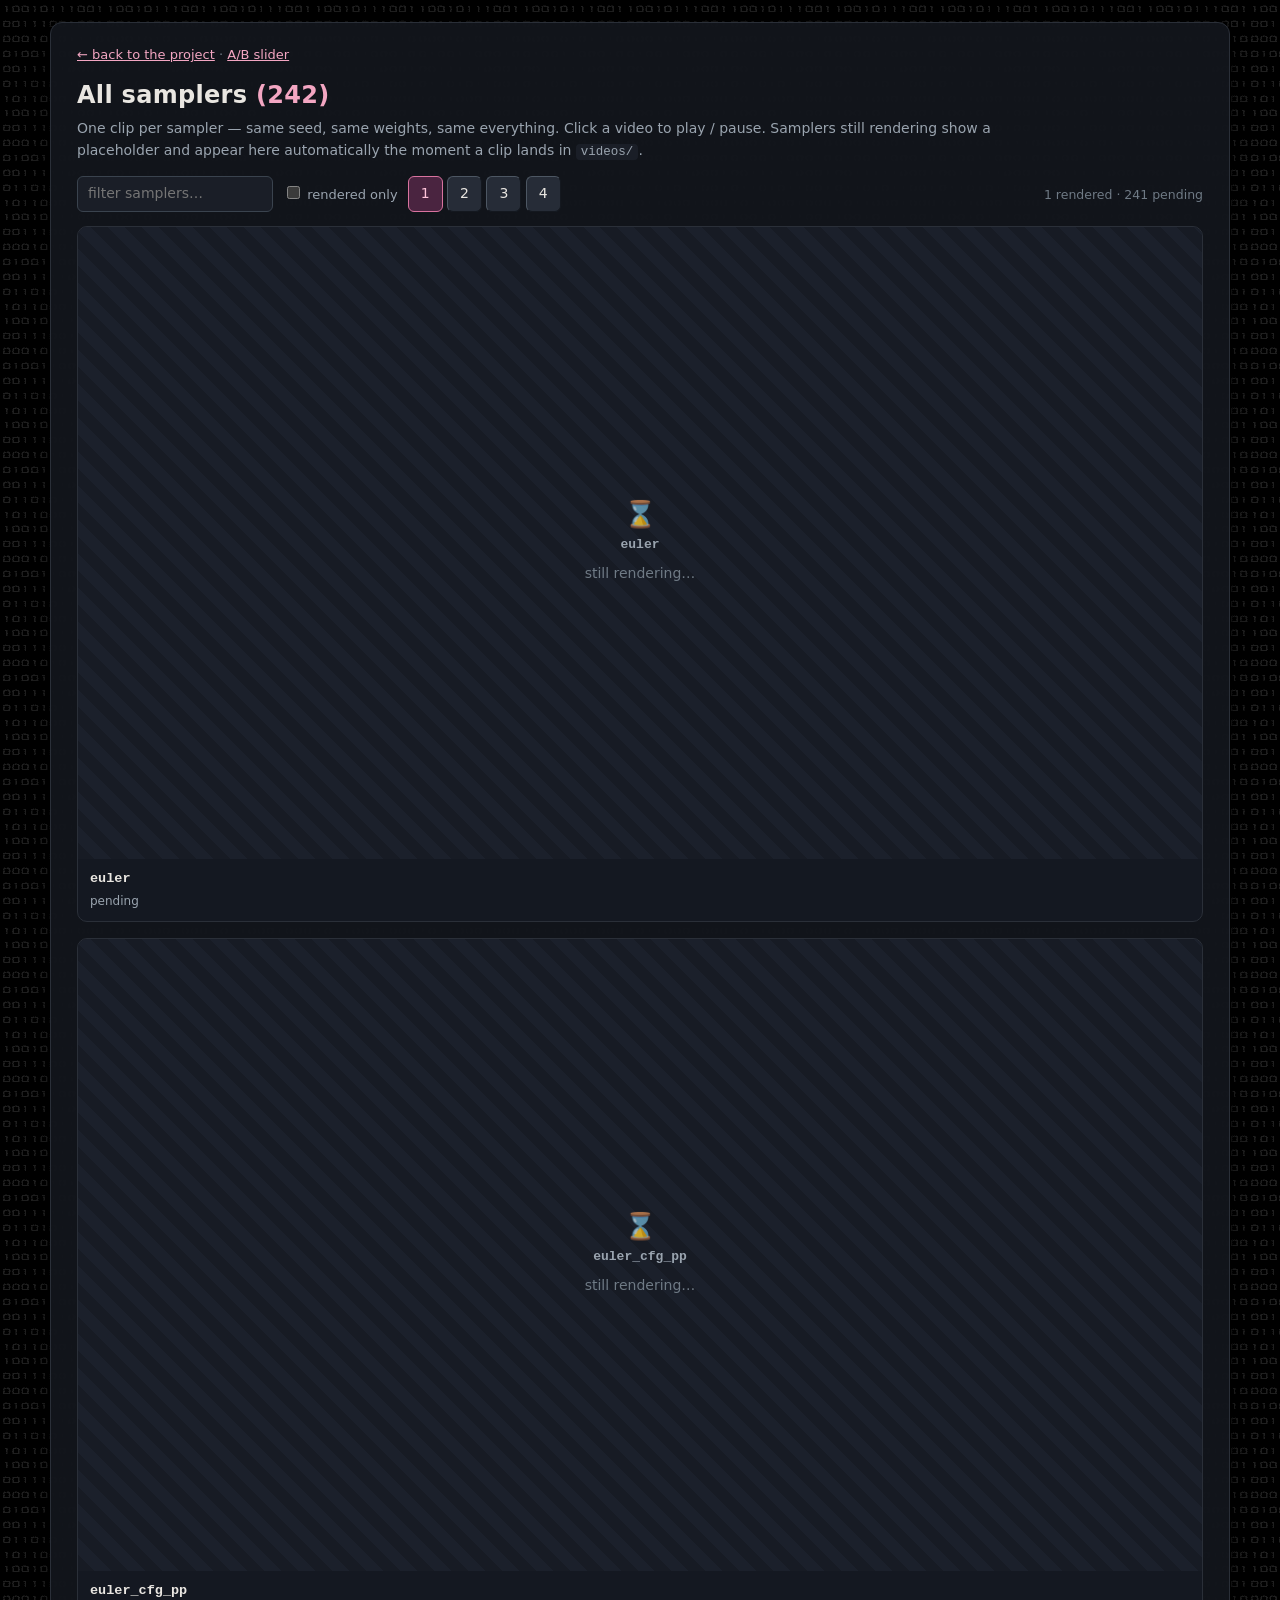
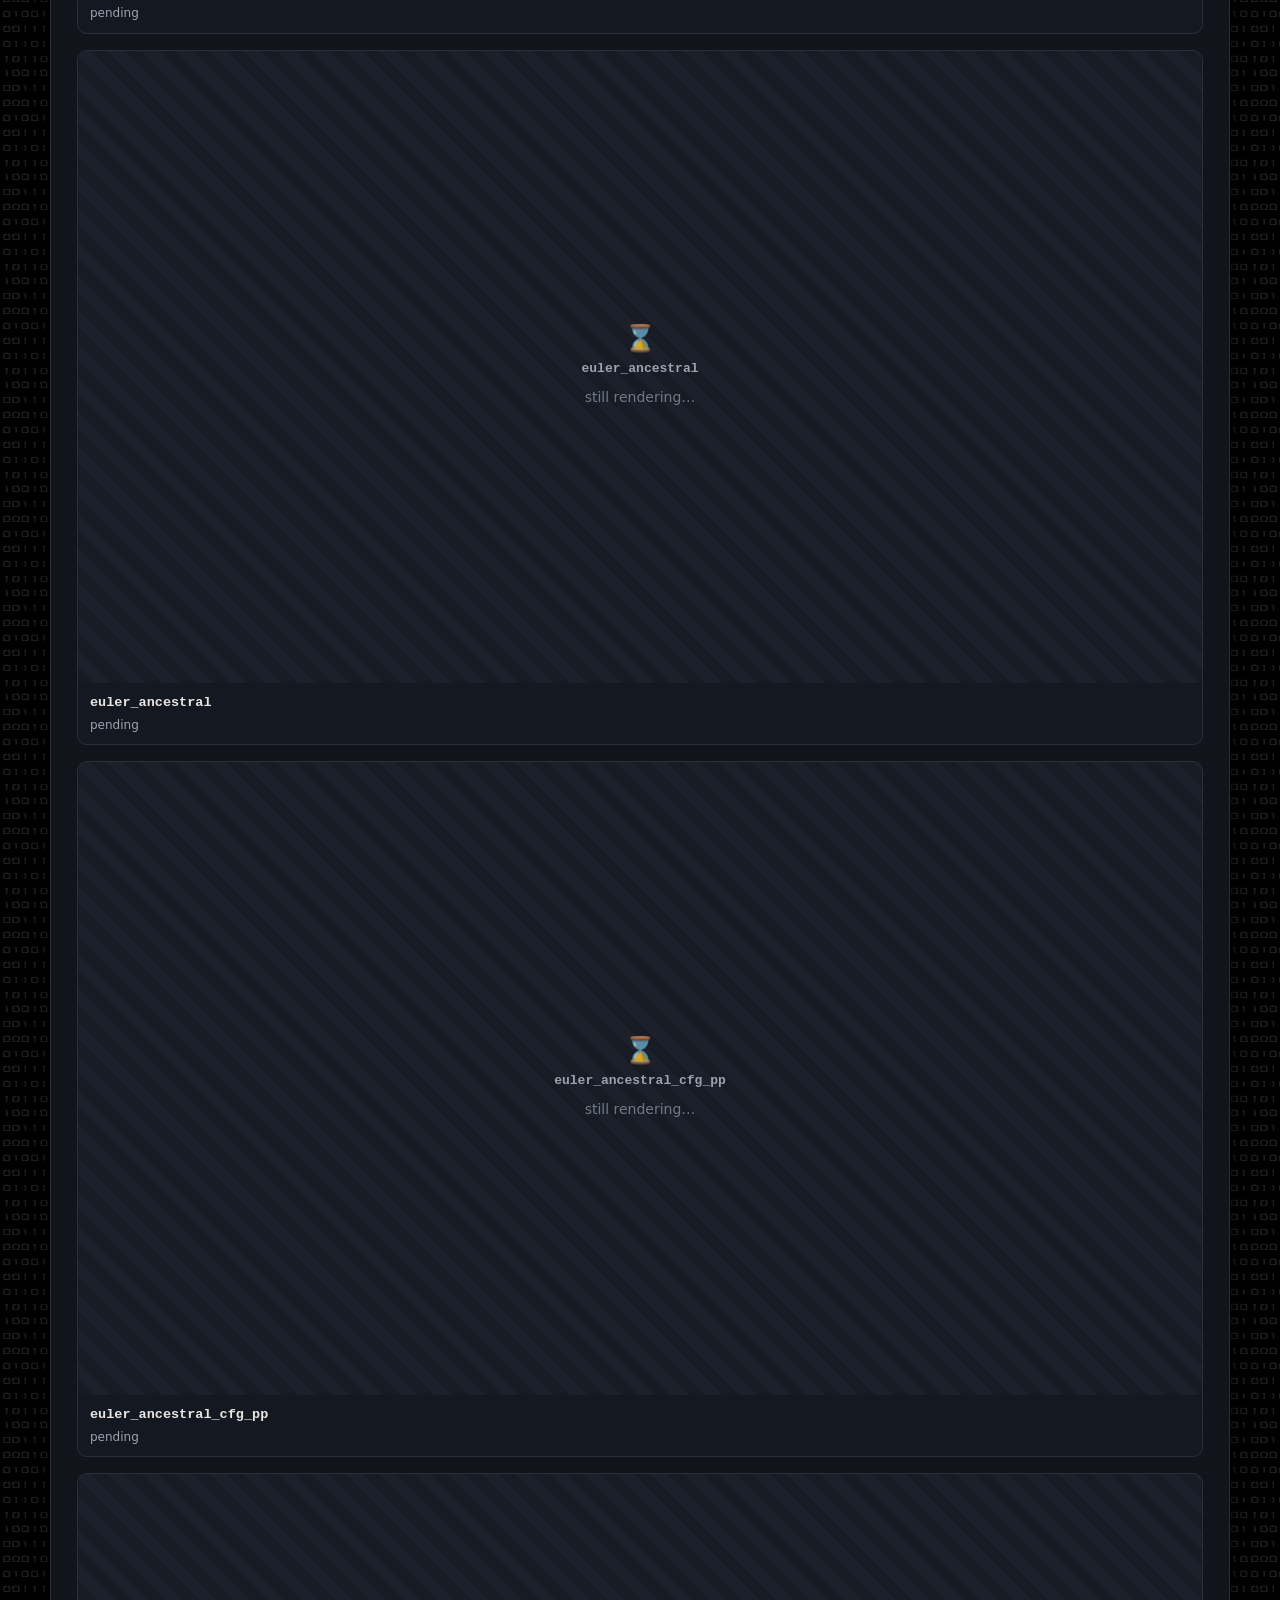
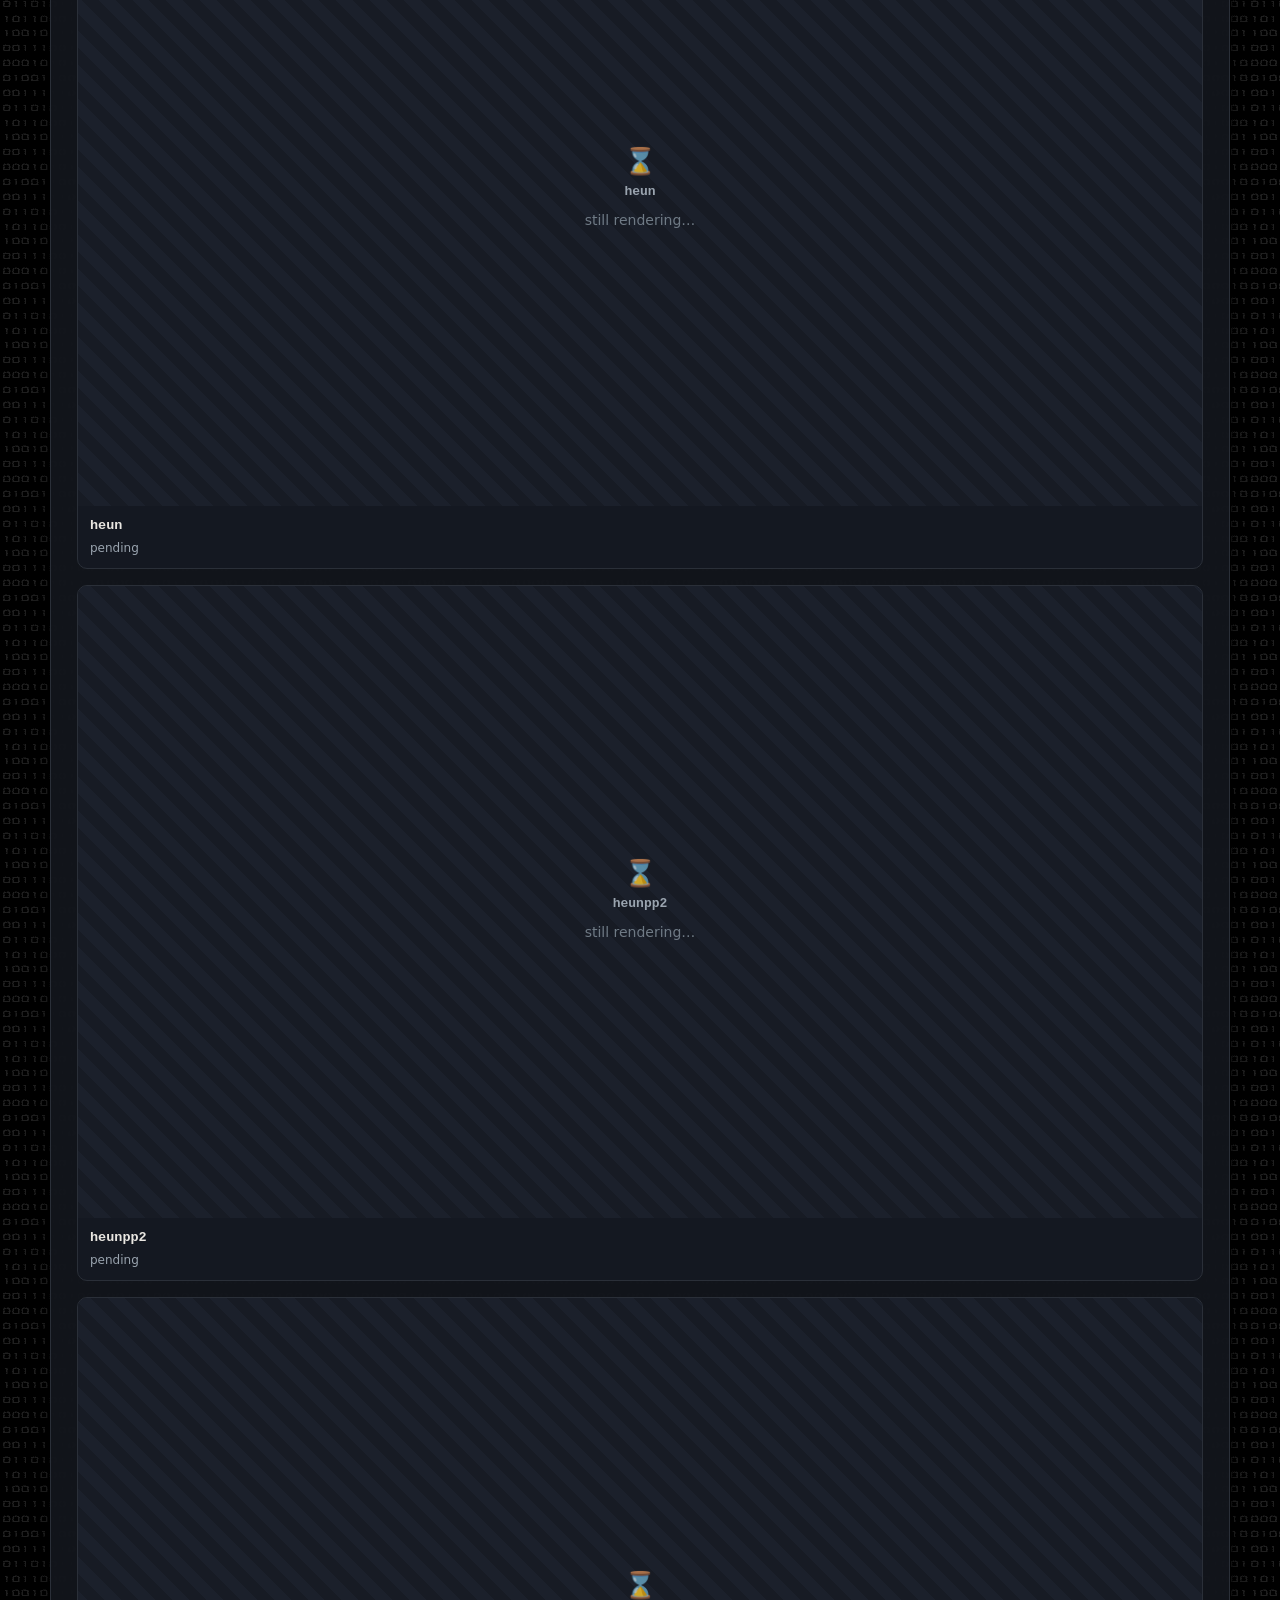
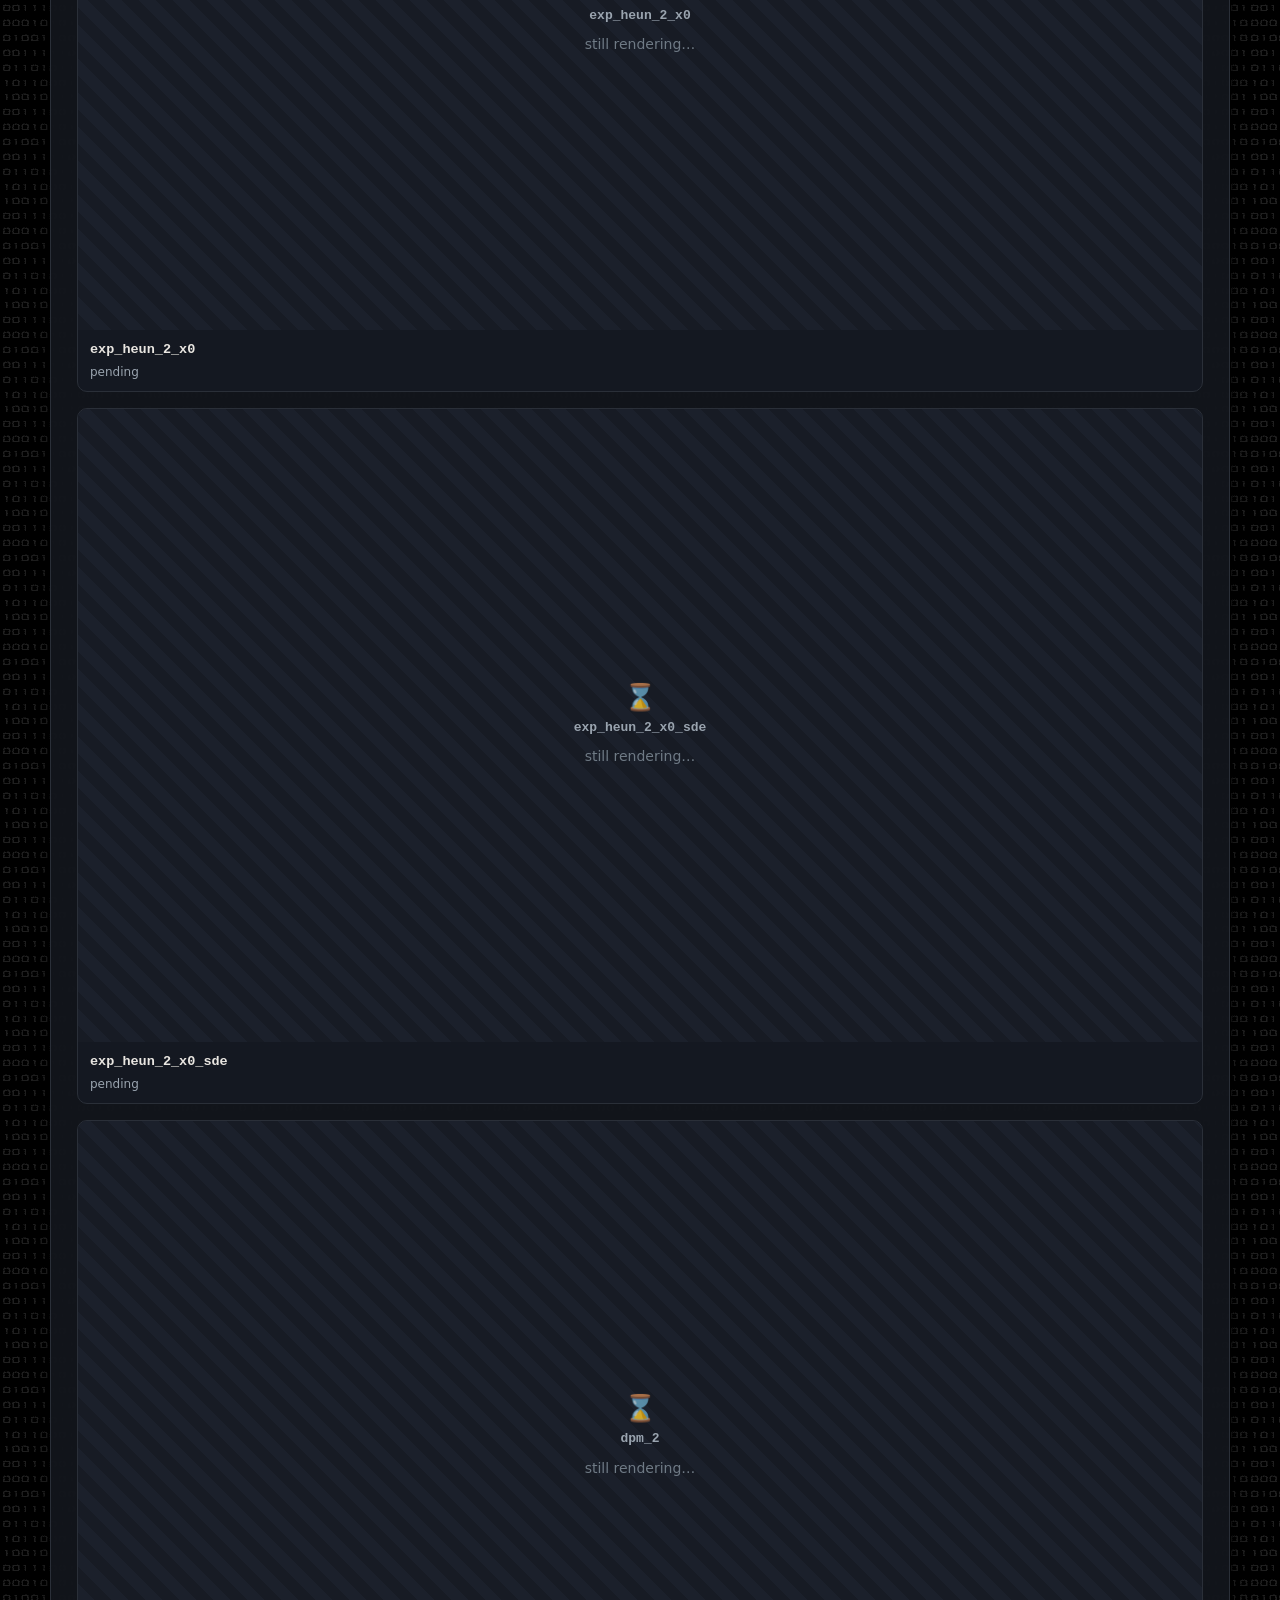
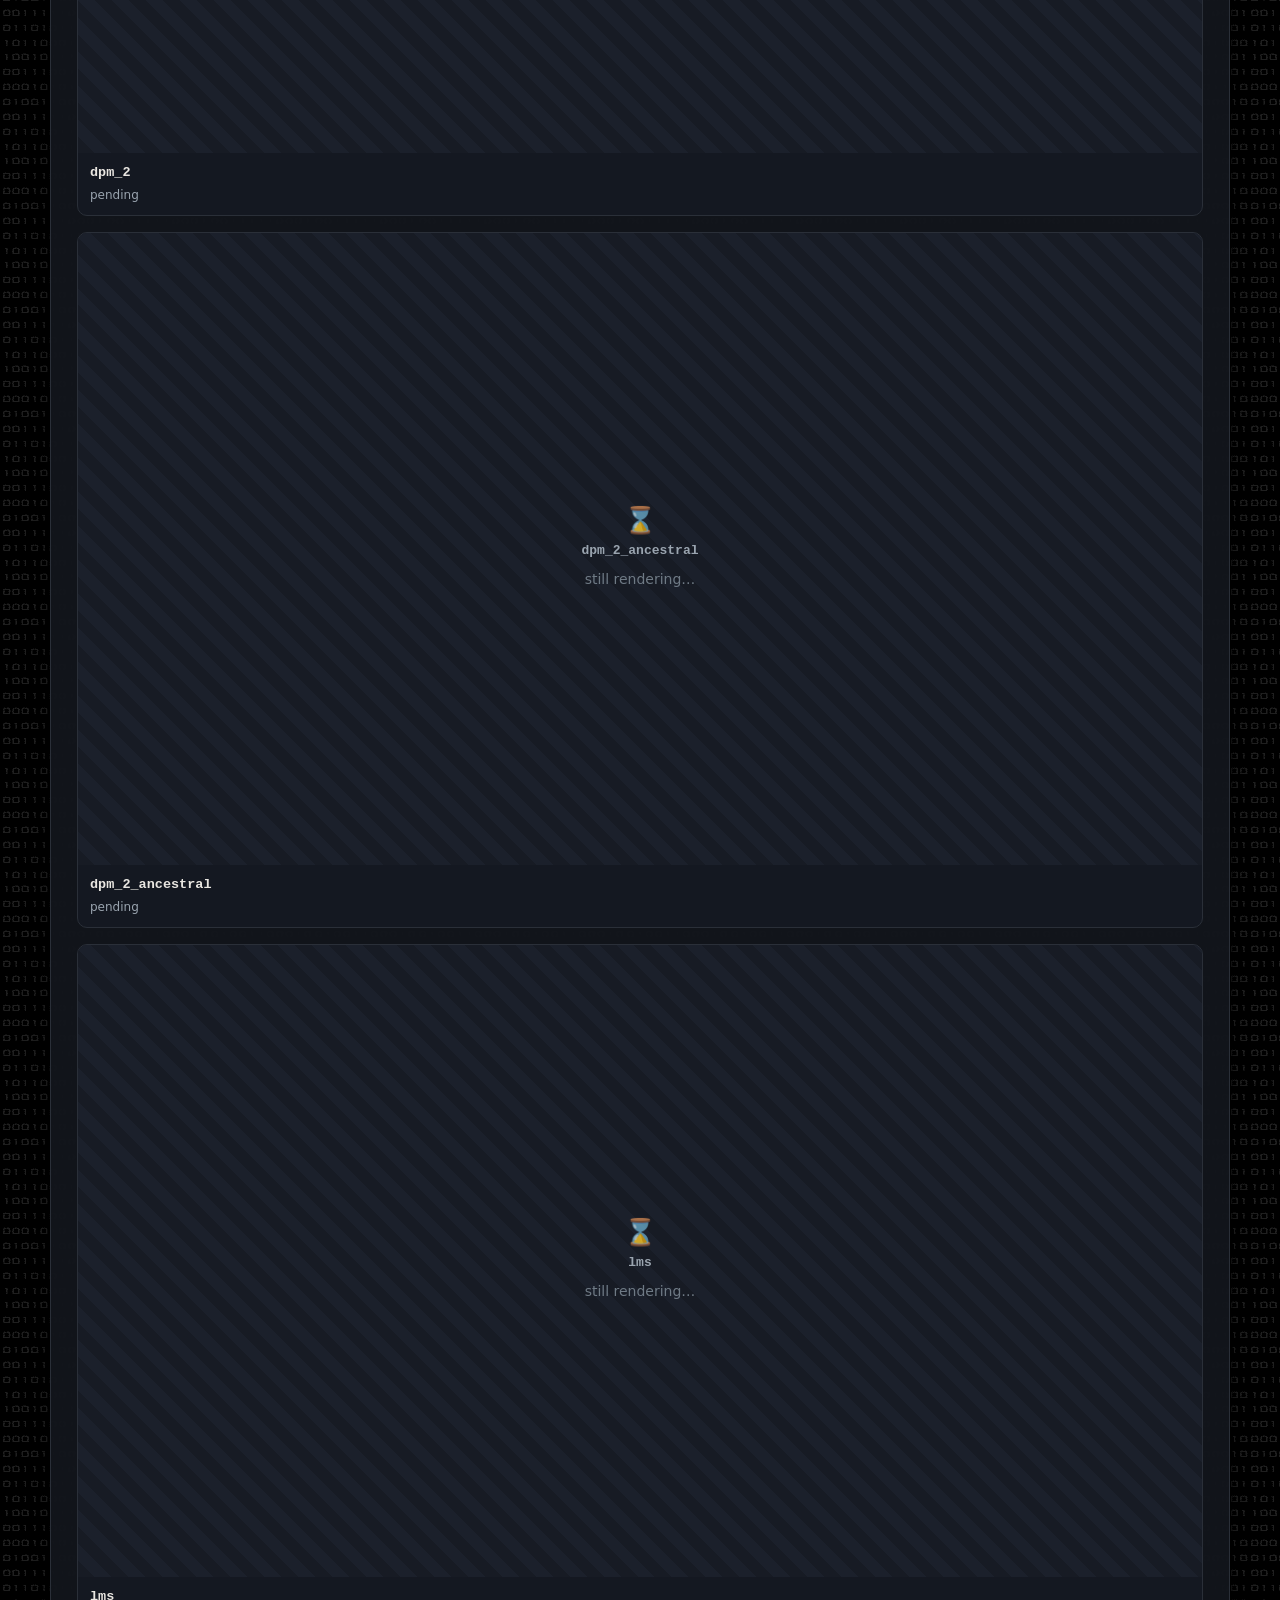
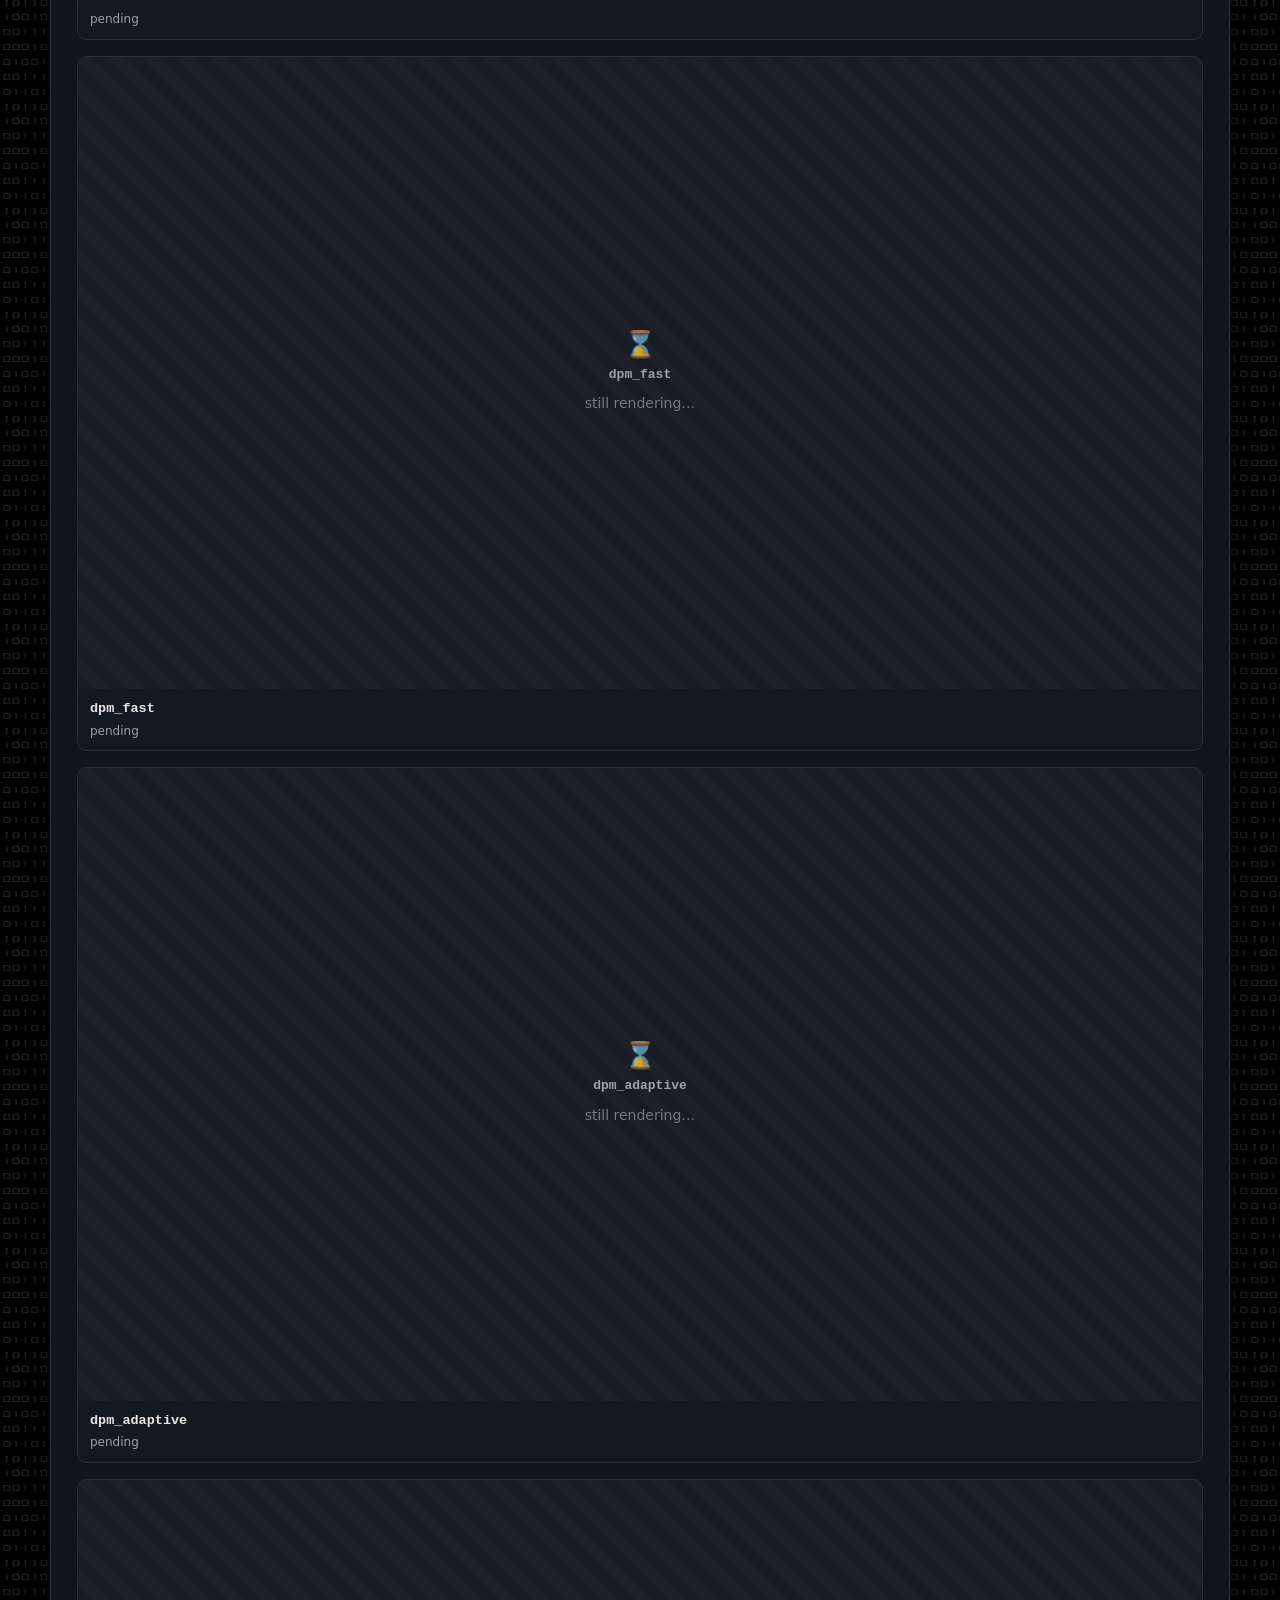
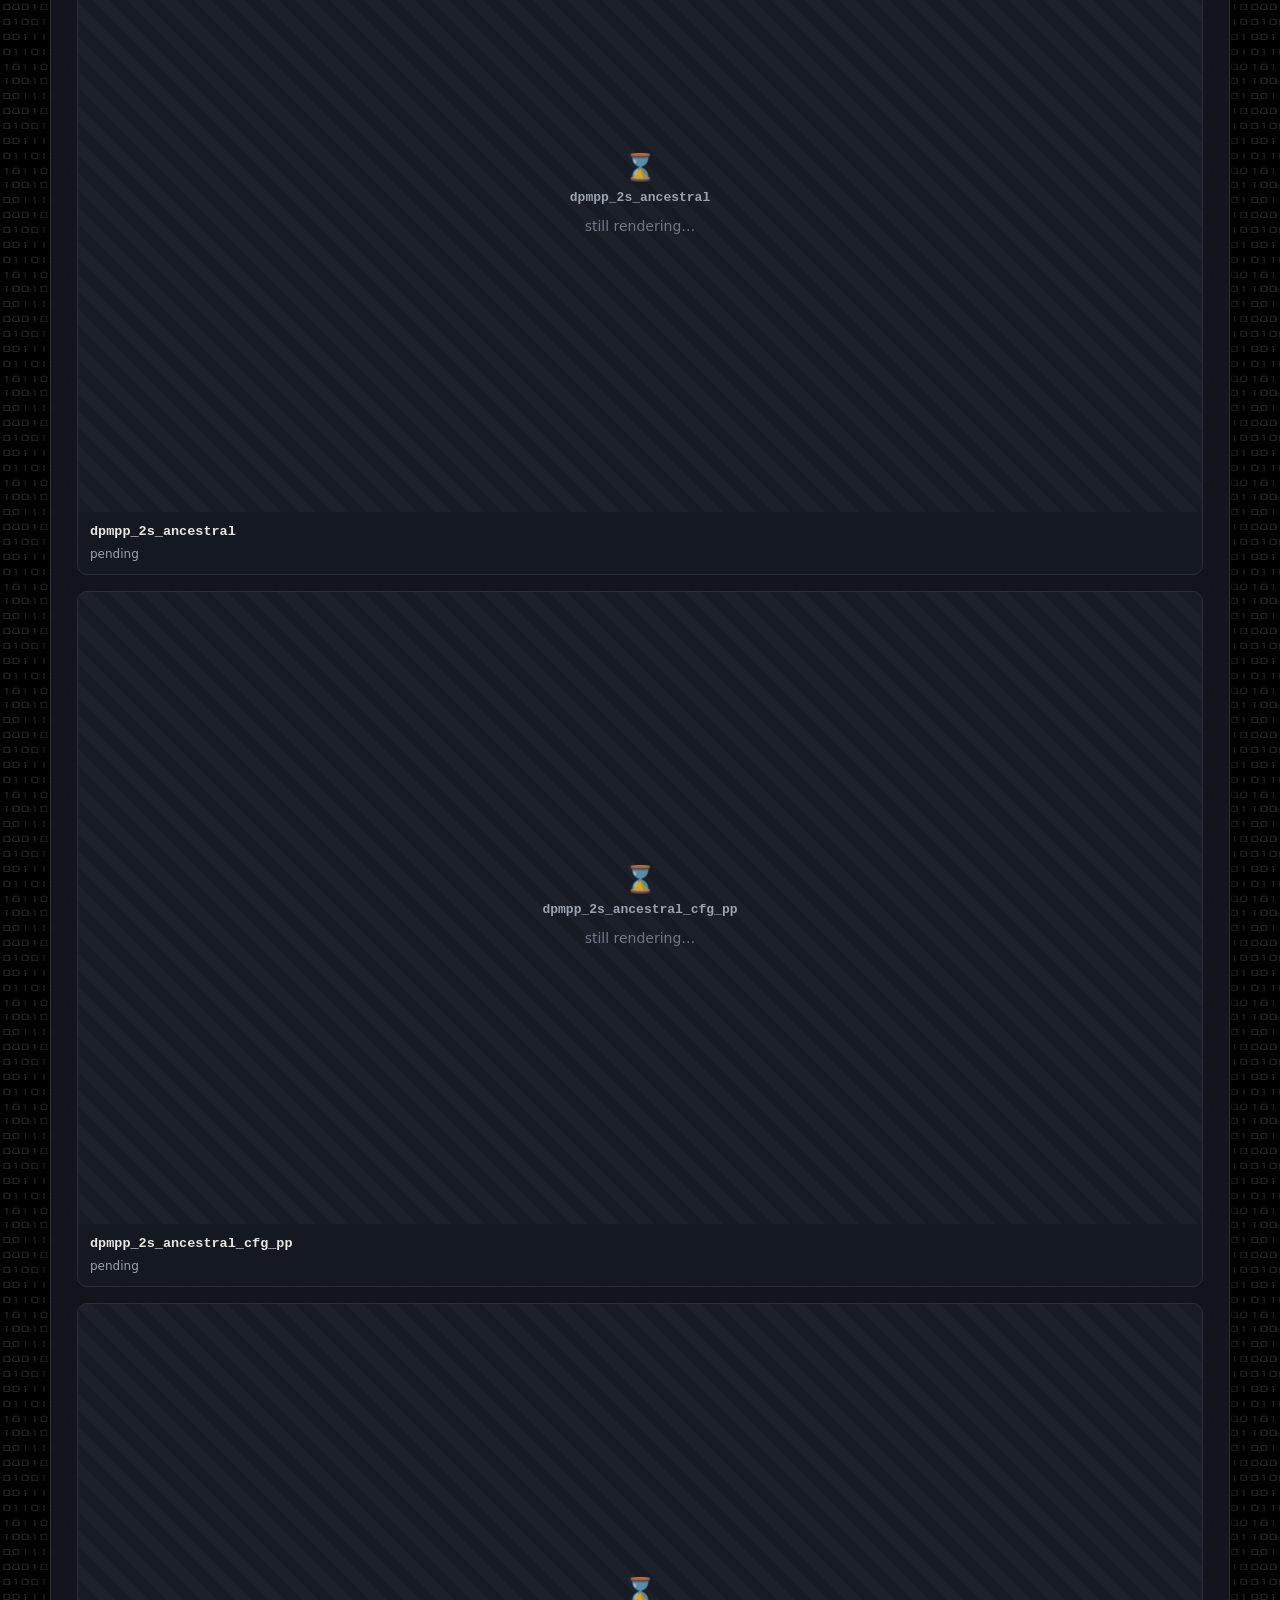
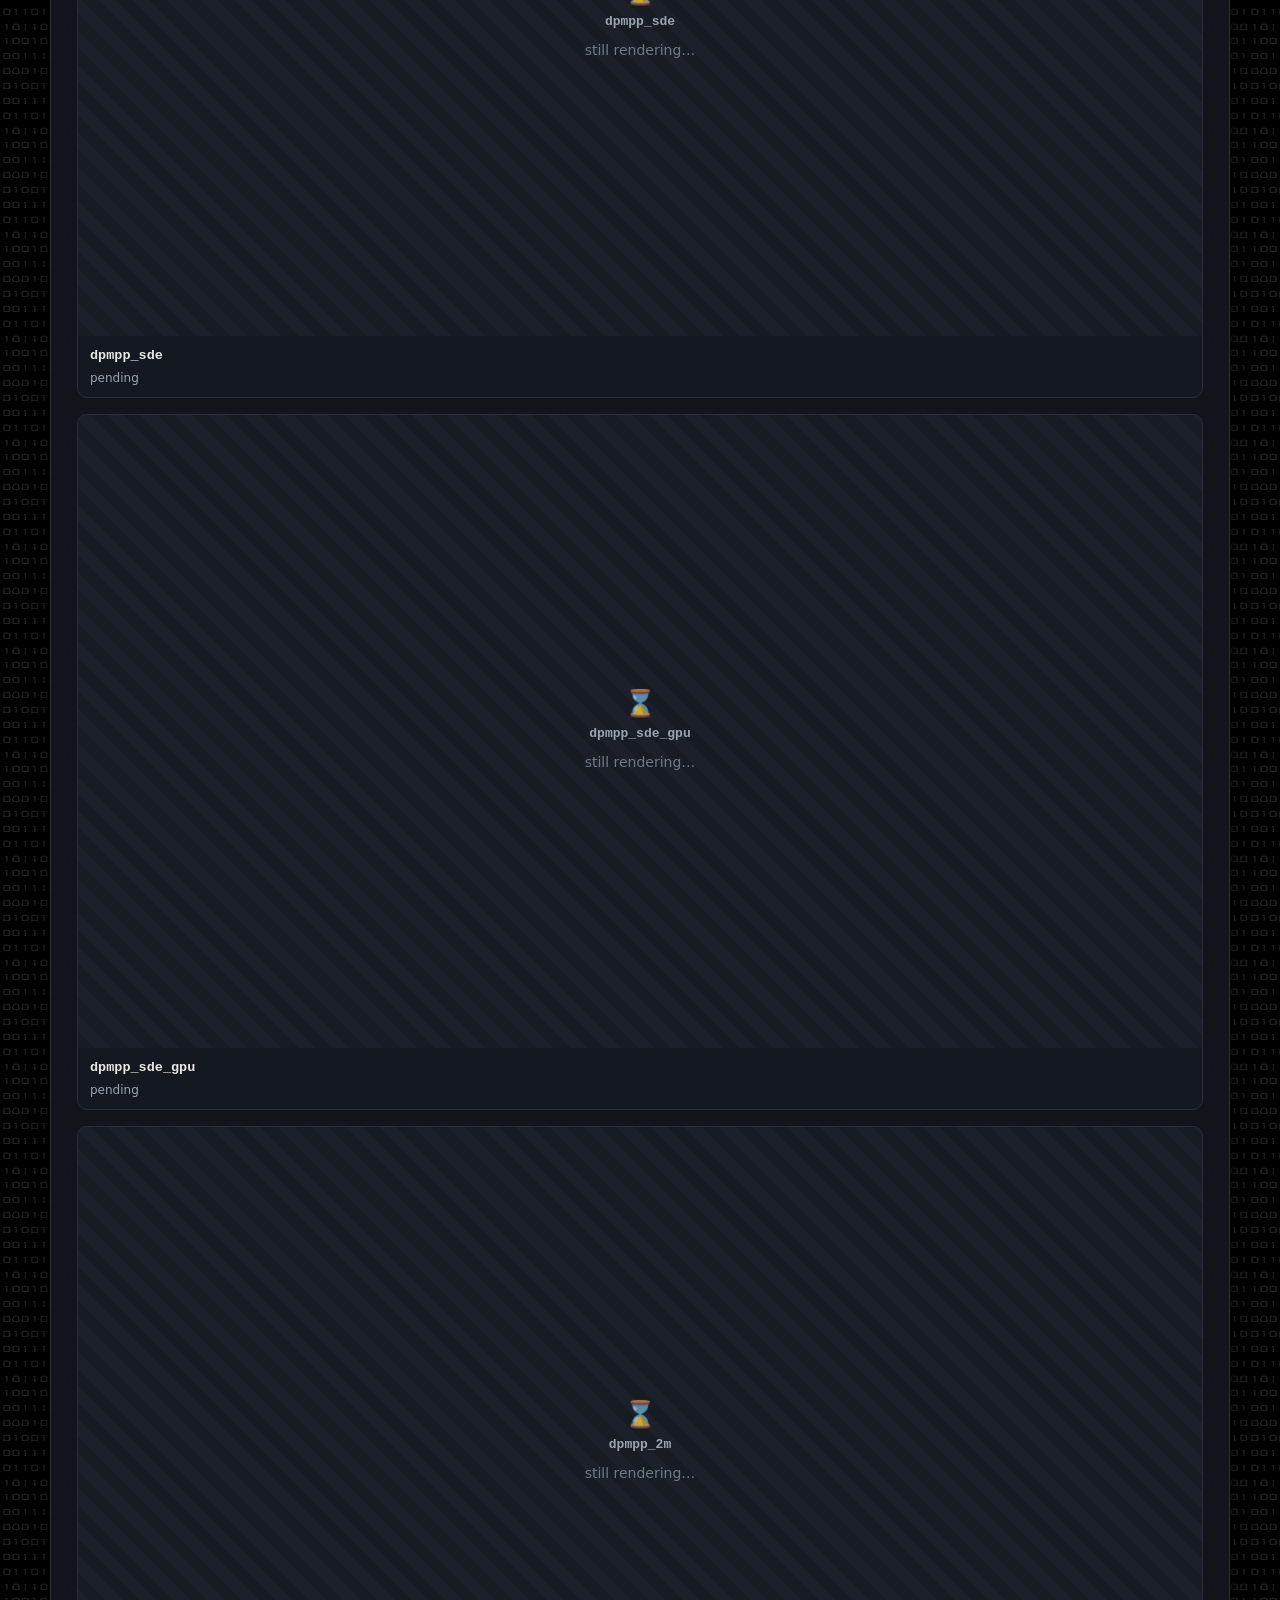
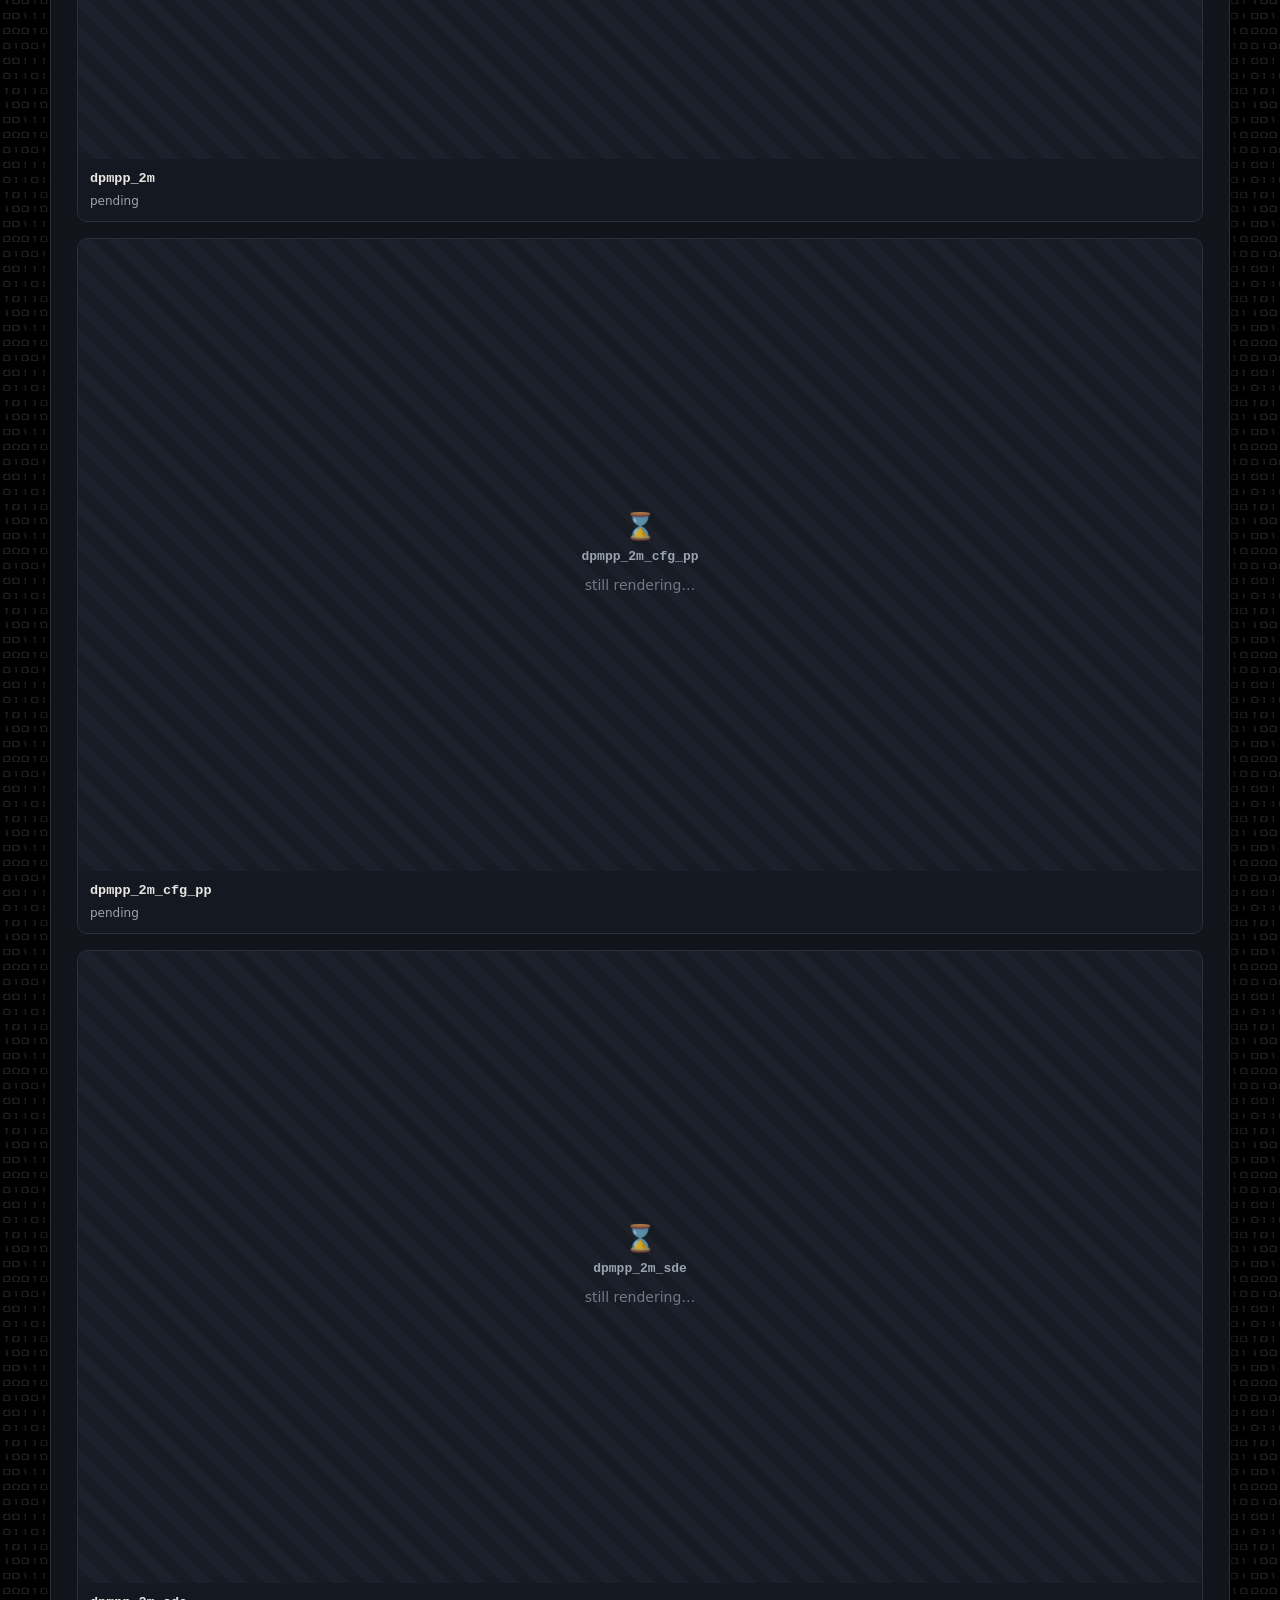
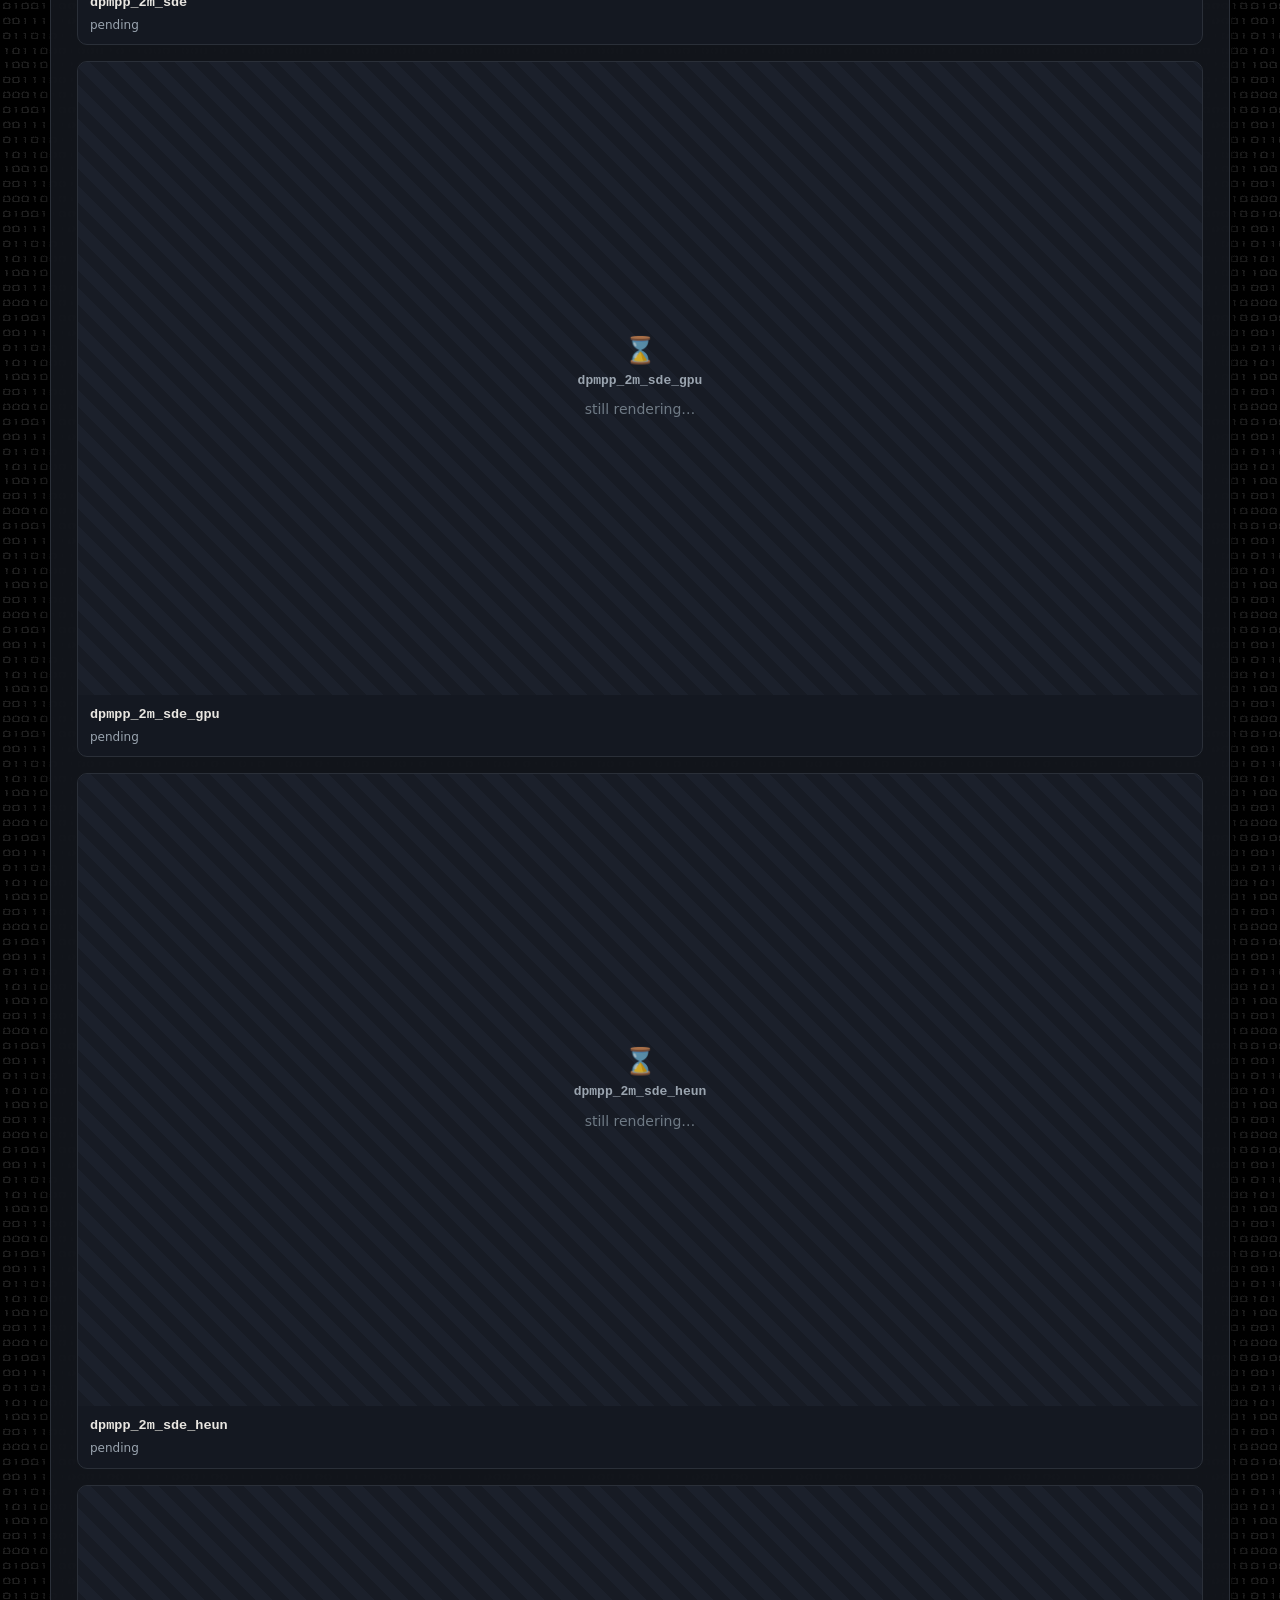
==== samplers.html @ 6c4d1b76 "Scaffold: MiniMax H3 sampler comparison site Static GitHub Pages site (neocities-flavoured dark them" ====
<!doctype html>
<html lang="en"><head><meta charset="utf-8">
<title>All samplers — MiniMax H3 sampler comparison</title>
<meta name="viewport" content="width=device-width, initial-scale=1">
<link rel="stylesheet" href="https://cdn.cursors-4u.net/cursors/animated/cute-ears-doll-girl-9aaba74d-32.css">
<link rel="stylesheet" href="style.css">
<style>
  /* card size is user-controlled; default to big single-column so clips are actually visible */
  .grid { grid-template-columns: repeat(var(--cols, 1), minmax(0, 1fr)); }
  .grid video, .grid .thumb, .grid .pending { aspect-ratio: 16/9; width: 100%; }
  .sizes button { min-width: 34px; }
</style>
</head><body>
<div class="wrap">
<nav class="crumbs"><a href="index.html">&larr; back to the project</a> &middot; <a href="ab.html">A/B slider</a></nav>
<h1>All samplers <span class="hl" id="total"></span></h1>
<p class="sub">One clip per sampler &mdash; same seed, same weights, same everything. Click a video to play / pause. Samplers still rendering show a placeholder and appear here automatically the moment a clip lands in <code>videos/</code>.</p>

<div class="toolbar">
  <input type="search" id="q" placeholder="filter samplers&hellip;" autocomplete="off">
  <label style="color:var(--muted);font-size:13px"><input type="checkbox" id="onlyRendered"> rendered only</label>
  <span class="sizes">
    <button data-cols="1" title="one big column">1</button>
    <button data-cols="2" title="two columns">2</button>
    <button data-cols="3" title="three columns">3</button>
    <button data-cols="4" title="four columns">4</button>
  </span>
  <span class="spacer"></span>
  <span class="count" id="count"></span>
</div>

<div class="grid" id="grid"></div>

<div class="pager" id="pager"></div>

<footer>MiniMax&nbsp;H3 sampler sweep by <a href="https://github.com/Luisacaotica">LuisaCaotica</a> &middot; <a href="https://ko-fi.com/luisacaotica">ko-fi</a></footer>
</div>

<script src="data.js"></script>
<script>
const $ = id => document.getElementById(id);
const PER = 24;
const scene = SCENES[0];
let q = '', only = false, page = 1;

$('total').textContent = '(' + SAMPLERS.length + ')';
$('count').textContent = RENDERED.length + ' rendered \u00b7 ' + (SAMPLERS.length - RENDERED.length) + ' pending';

function visible() {
  return SAMPLERS
    .filter(s => !q || s.includes(q.toLowerCase()))
    .filter(s => !only || RENDERED.includes(s));
}

function card(s) {
  const done = RENDERED.includes(s);
  if (done) {
    return '<div class="card done"><video src="videos/' + scene.id + '--' + s + '.mp4" ' +
      'poster="posters/' + scene.id + '--' + s + '.jpg" preload="metadata" muted loop playsinline></video>' +
      '<div class="meta"><b>' + s + '</b><div class="note">rendered</div></div></div>';
  }
  return '<div class="card"><div class="pending"><span class="clock">&#8987;</span><b>' + s + '</b>' +
    '<span>still rendering&hellip;</span></div><div class="meta"><b>' + s + '</b><div class="note">pending</div></div></div>';
}

function render() {
  const list = visible();
  const pages = Math.max(1, Math.ceil(list.length / PER));
  page = Math.min(page, pages);
  const slice = list.slice((page - 1) * PER, page * PER);
  $('grid').innerHTML = slice.map(card).join('');
  const p = $('pager');
  p.innerHTML =
    '<button class="nav" id="pg-prev" ' + (page <= 1 ? 'disabled' : '') + '><img src="gfx/navigation_back_button.gif" alt="previous page"></button>' +
    '<span class="pageinfo">page <b>' + page + '</b> / ' + pages + ' &middot; ' + list.length + ' shown</span>' +
    '<button class="nav" id="pg-next" ' + (page >= pages ? 'disabled' : '') + '><img src="gfx/navigation_next_button.gif" alt="next page"></button>';
  $('pg-prev').addEventListener('click', () => { if (page > 1) { page--; render(); } });
  $('pg-next').addEventListener('click', () => { if (page < pages) { page++; render(); } });
  // click to play / pause
  document.querySelectorAll('#grid video').forEach(v => v.addEventListener('click', () => {
    v.muted = false;
    v.paused ? v.play() : v.pause();
  }));
}

$('q').addEventListener('input', e => { q = e.target.value.trim().toLowerCase(); page = 1; render(); });
$('onlyRendered').addEventListener('change', e => { only = e.target.checked; page = 1; render(); });

// card size: default 1-up (biggest), remember choice
let cols = +(localStorage.getItem('sg-cols') || 1);
function setCols(n) {
  cols = n;
  localStorage.setItem('sg-cols', n);
  document.querySelector('.grid').style.setProperty('--cols', n);
  document.querySelectorAll('.sizes button').forEach(b => b.classList.toggle('on', +b.dataset.cols === n));
}
document.querySelectorAll('.sizes button').forEach(b => b.addEventListener('click', () => setCols(+b.dataset.cols)));
setCols(cols);

render();
</script>
</body></html>
---- style.css ----
/* MiniMax H3 — sampler evaluation
   Neocities-flavoured dark theme: tiled animated background,
   gif page dividers, pastel pink accents, beveled classic buttons. */

:root {
  color-scheme: dark;
  --bg: #0d0f13;
  --panel: rgba(19, 22, 29, 0.92);
  --panel-solid: #13161d;
  --border: #2a2f38;
  --text: #e9e6e1;
  --muted: #9aa4af;
  --faint: #6f7a85;
  --pink: #f3a6c2;
  --pink-hi: #ffc4da;
  --link: #f3a6c2;
  --accent: #d9739f;
}

* { box-sizing: border-box; }

html, body { margin: 0; padding: 0; }

body {
  background: #0d0f13 url('gfx/tiled_background.gif');
  color: var(--text);
  font: 14px/1.55 system-ui, -apple-system, "Segoe UI", sans-serif;
  padding: 22px 14px 40px;
  min-height: 100vh;
}

a { color: var(--link); }
a:hover { color: var(--pink-hi); }
code { background: #1a1e27; padding: 1px 5px; border-radius: 4px; font-size: 12.5px; }

.wrap {
  max-width: 1180px;
  margin: 0 auto;
  background: var(--panel);
  border: 1px solid var(--border);
  border-radius: 12px;
  padding: 22px 26px 26px;
  box-shadow: 0 0 0 3px rgba(0,0,0,.35), 0 12px 40px rgba(0,0,0,.5);
  backdrop-filter: blur(1px);
}

header.site { display: flex; align-items: baseline; justify-content: space-between;
               gap: 12px; flex-wrap: wrap; }
h1 { font-size: 24px; margin: 0 0 4px; letter-spacing: .3px; }
h1 .hl { color: var(--pink); }
h2 { font-size: 17px; margin: 22px 0 8px; }
h3 { font-size: 14.5px; margin: 18px 0 6px; }

p.sub { color: var(--muted); margin: 0 0 14px; max-width: 980px; }
p.small { color: var(--faint); font-size: 12.5px; }

.wip {
  display: inline-block; font-size: 11px; letter-spacing: 1.2px; font-weight: 700;
  color: #000; background: repeating-linear-gradient(45deg, #ffd24d, #ffd24d 8px, #000 8px, #000 16px);
  padding: 3px 10px; border-radius: 4px; border: 1px solid #b8860b;
}

.divider {
  height: 11px; margin: 18px 0; border: none;
  background: url('gfx/page_divider.gif') no-repeat center; background-size: auto 11px;
}

nav.crumbs { margin-bottom: 12px; color: var(--faint); font-size: 13px; }

/* classic beveled buttons */
button, .btn {
  background: #262c37; color: var(--text); border: 1px solid #3a434e;
  border-top-color: #4d5763; border-left-color: #4d5763;
  border-bottom-color: #14181f; border-right-color: #14181f;
  border-radius: 6px; padding: 6px 12px; font: inherit; cursor: pointer;
}
button:hover { background: #313a47; }
button.on { background: #4a2440; border-color: var(--accent); color: var(--pink-hi); }
button:disabled { opacity: .45; cursor: default; }
.controls button, .controls select, .controls input[type=text] { margin-right: 8px; }
select, input[type=text], input[type=search] {
  background: #1a1e27; color: var(--text); border: 1px solid #3a434e; border-radius: 6px;
  padding: 6px 10px; font: inherit;
}

/* scene / sampler grids */
.grid {
  display: grid; grid-template-columns: repeat(auto-fill, minmax(360px, 1fr));
  gap: 16px; margin-top: 14px;
}
.card {
  background: #141821; border: 1px solid var(--border); border-radius: 10px; overflow: hidden;
  display: flex; flex-direction: column;
}
.card.done { border-color: #4a3b45; }
.card video, .card .thumb {
  width: 100%; display: block; background: #000; aspect-ratio: 16/9;
}
.card .meta { padding: 8px 12px 10px; }
.card .meta b { font-size: 13.5px; font-family: ui-monospace, monospace; word-break: break-all; }
.card .meta .note { color: var(--muted); font-size: 12px; margin-top: 2px; }

.pending {
  display: flex; flex-direction: column; align-items: center; justify-content: center;
  gap: 8px; aspect-ratio: 16/9; background:
    repeating-linear-gradient(45deg, #171b24 0 12px, #1b202b 12px 24px);
  color: var(--faint); text-align: center; padding: 14px;
}
.pending .clock { font-size: 26px; line-height: 1; opacity: .8; }
.pending b { font-family: ui-monospace, monospace; font-size: 13px; color: var(--muted); }

.toolbar { display: flex; align-items: center; gap: 10px; flex-wrap: wrap; margin: 14px 0 4px; }
.toolbar .spacer { flex: 1; }
.count { color: var(--faint); font-size: 12.5px; }

/* pagination with neocities nav gifs */
.pager { display: flex; align-items: center; justify-content: center; gap: 12px;
         margin: 20px 0 4px; flex-wrap: wrap; }
.pager button.nav {
  background: none; border: none; padding: 2px; border-radius: 4px;
}
.pager button.nav:hover { background: #262c37; }
.pager button.nav:disabled { opacity: .35; cursor: default; background: none; }
.pager .pageinfo { color: var(--muted); font-size: 13px; }
.pager .pageinfo b { color: var(--pink); }
.pager .jump input { width: 60px; }

/* tables */
table { border-collapse: collapse; margin: 10px 0 18px; font-size: 13px; width: 100%; }
th, td { border: 1px solid var(--border); padding: 4px 10px; text-align: right; }
th:first-child, td:first-child { text-align: left; }
th { background: #1a1e27; color: #b7c1cc; }
td.mono, th.mono { font-family: ui-monospace, monospace; font-size: 12px; }

details { color: var(--muted); margin: 6px 0 14px; }
details pre { white-space: pre-wrap; font: 12px/1.5 ui-monospace, monospace;
              background: #101318; padding: 10px 12px; border-radius: 8px; max-width: 1000px; }

/* A/B stage */
.stage { position: relative; max-width: 960px; margin: 4px 0 10px;
         border: 1px solid var(--border); border-radius: 10px; overflow: hidden; background: #000;
         cursor: ew-resize; touch-action: none; user-select: none; }
.stage video { position: absolute; inset: 0; width: 100%; height: 100%; }
.stage .spacer { width: 100%; aspect-ratio: 16/9; }
#handle { position: absolute; top: 0; bottom: 0; width: 2px; background: var(--pink-hi);
          box-shadow: 0 0 8px rgba(0,0,0,.8); pointer-events: none; }
#handle::after { content: ''; position: absolute; top: 50%; left: 50%; width: 26px; height: 26px;
          transform: translate(-50%,-50%); border-radius: 50%; background: var(--pink-hi);
          box-shadow: 0 0 8px rgba(0,0,0,.8); }
.badge { position: absolute; top: 8px; padding: 3px 9px; border-radius: 6px; font-size: 12px;
         background: rgba(13,15,19,.85); border: 1px solid var(--border); }
.badge.l { left: 8px; } .badge.r { right: 8px; }
.badge.hint { top: auto; bottom: 8px; left: 50%; transform: translateX(-50%);
              color: var(--muted); pointer-events: none; }
.bar { display: flex; align-items: center; gap: 10px; max-width: 960px; margin-bottom: 8px;
       flex-wrap: wrap; }
.bar input[type=range] { flex: 1; min-width: 200px; }
.picks { display: flex; gap: 10px; align-items: center; margin-bottom: 10px; flex-wrap: wrap; }
.mono { font: 12px ui-monospace, monospace; color: var(--muted); }
.stage .norender { position: absolute; inset: 0; display: flex; align-items: center;
                   justify-content: center; text-align: center; color: var(--muted);
                   background: repeating-linear-gradient(45deg, #12151d 0 12px, #161a24 12px 24px);
                   padding: 20px; }

/* footer */
footer { color: var(--faint); margin-top: 22px; font-size: 12.5px; }
.env { color: var(--muted); margin-top: 26px; font-size: 12.5px; border-top: 1px solid var(--border);
       padding-top: 12px; }
.env .envnote { color: var(--faint); }
.thanks { display: flex; align-items: center; gap: 14px; margin-top: 18px; flex-wrap: wrap; }
.thanks img { image-rendering: pixelated; }
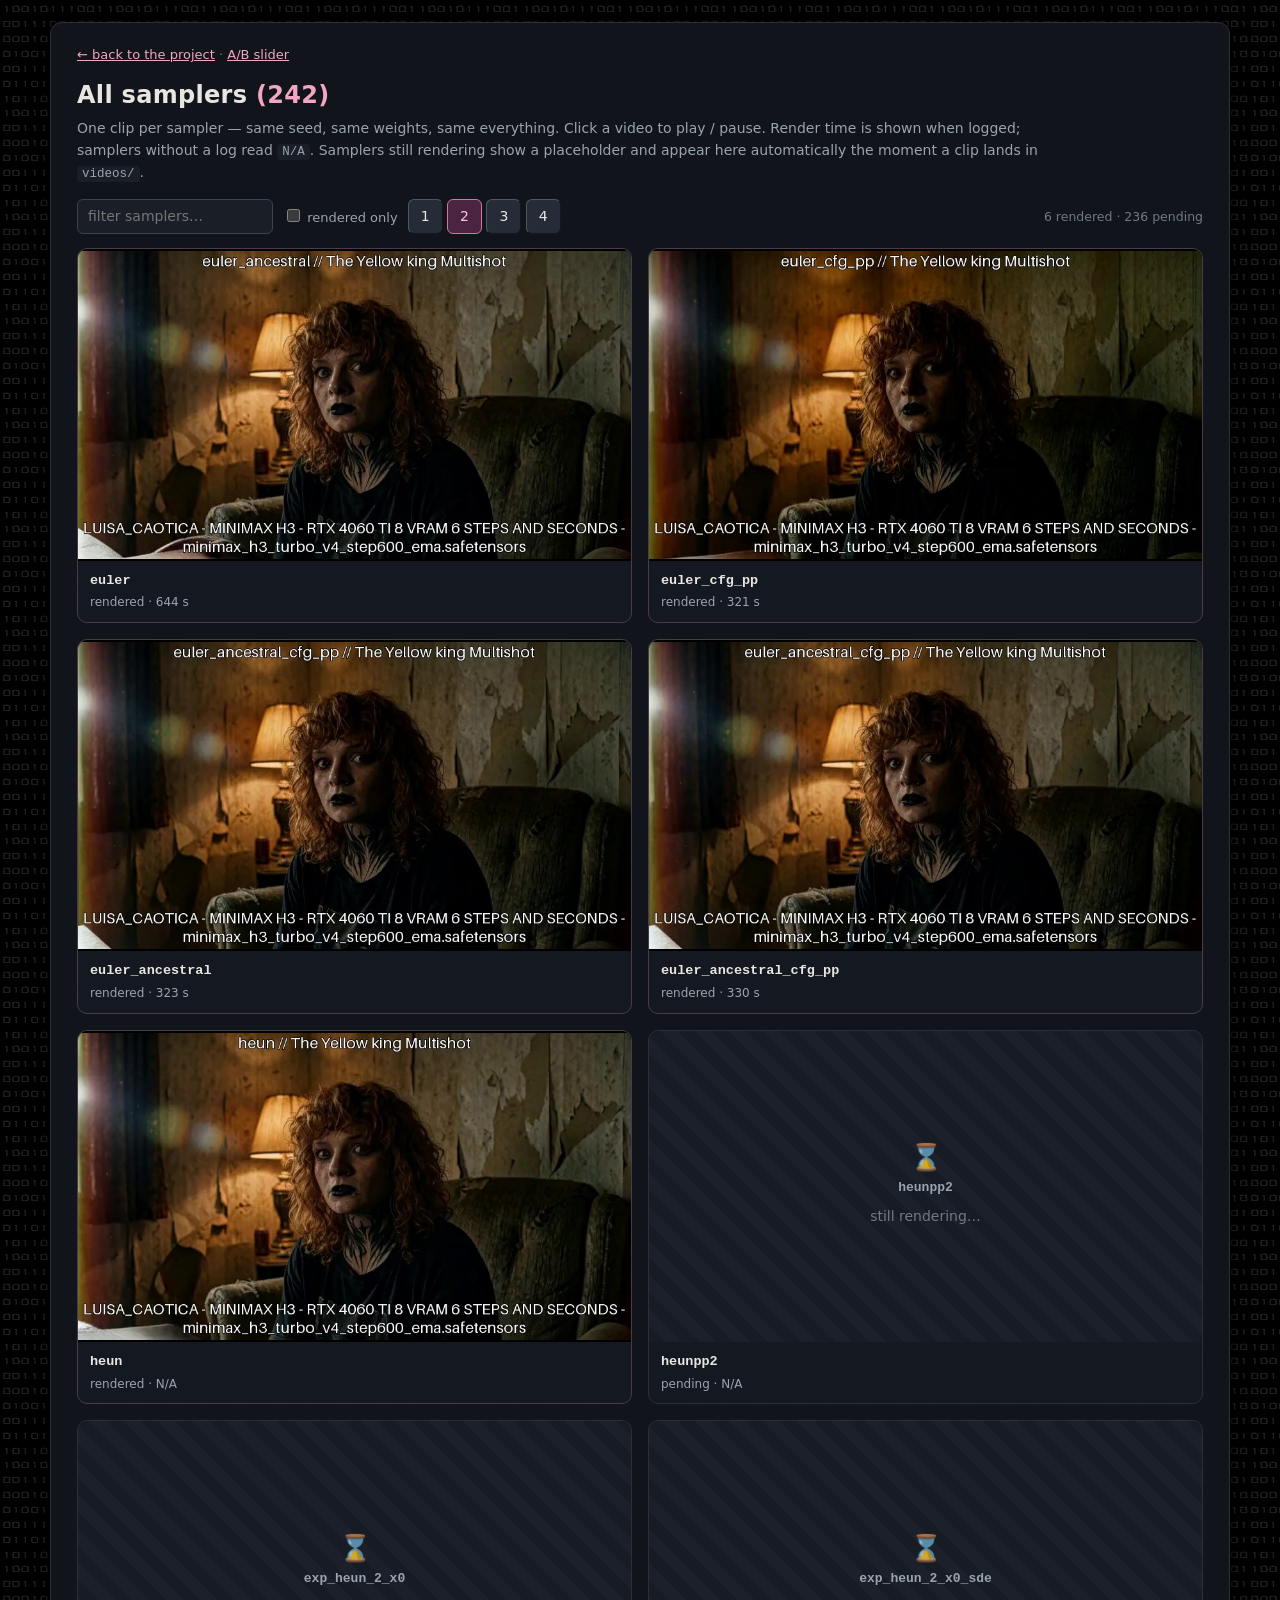
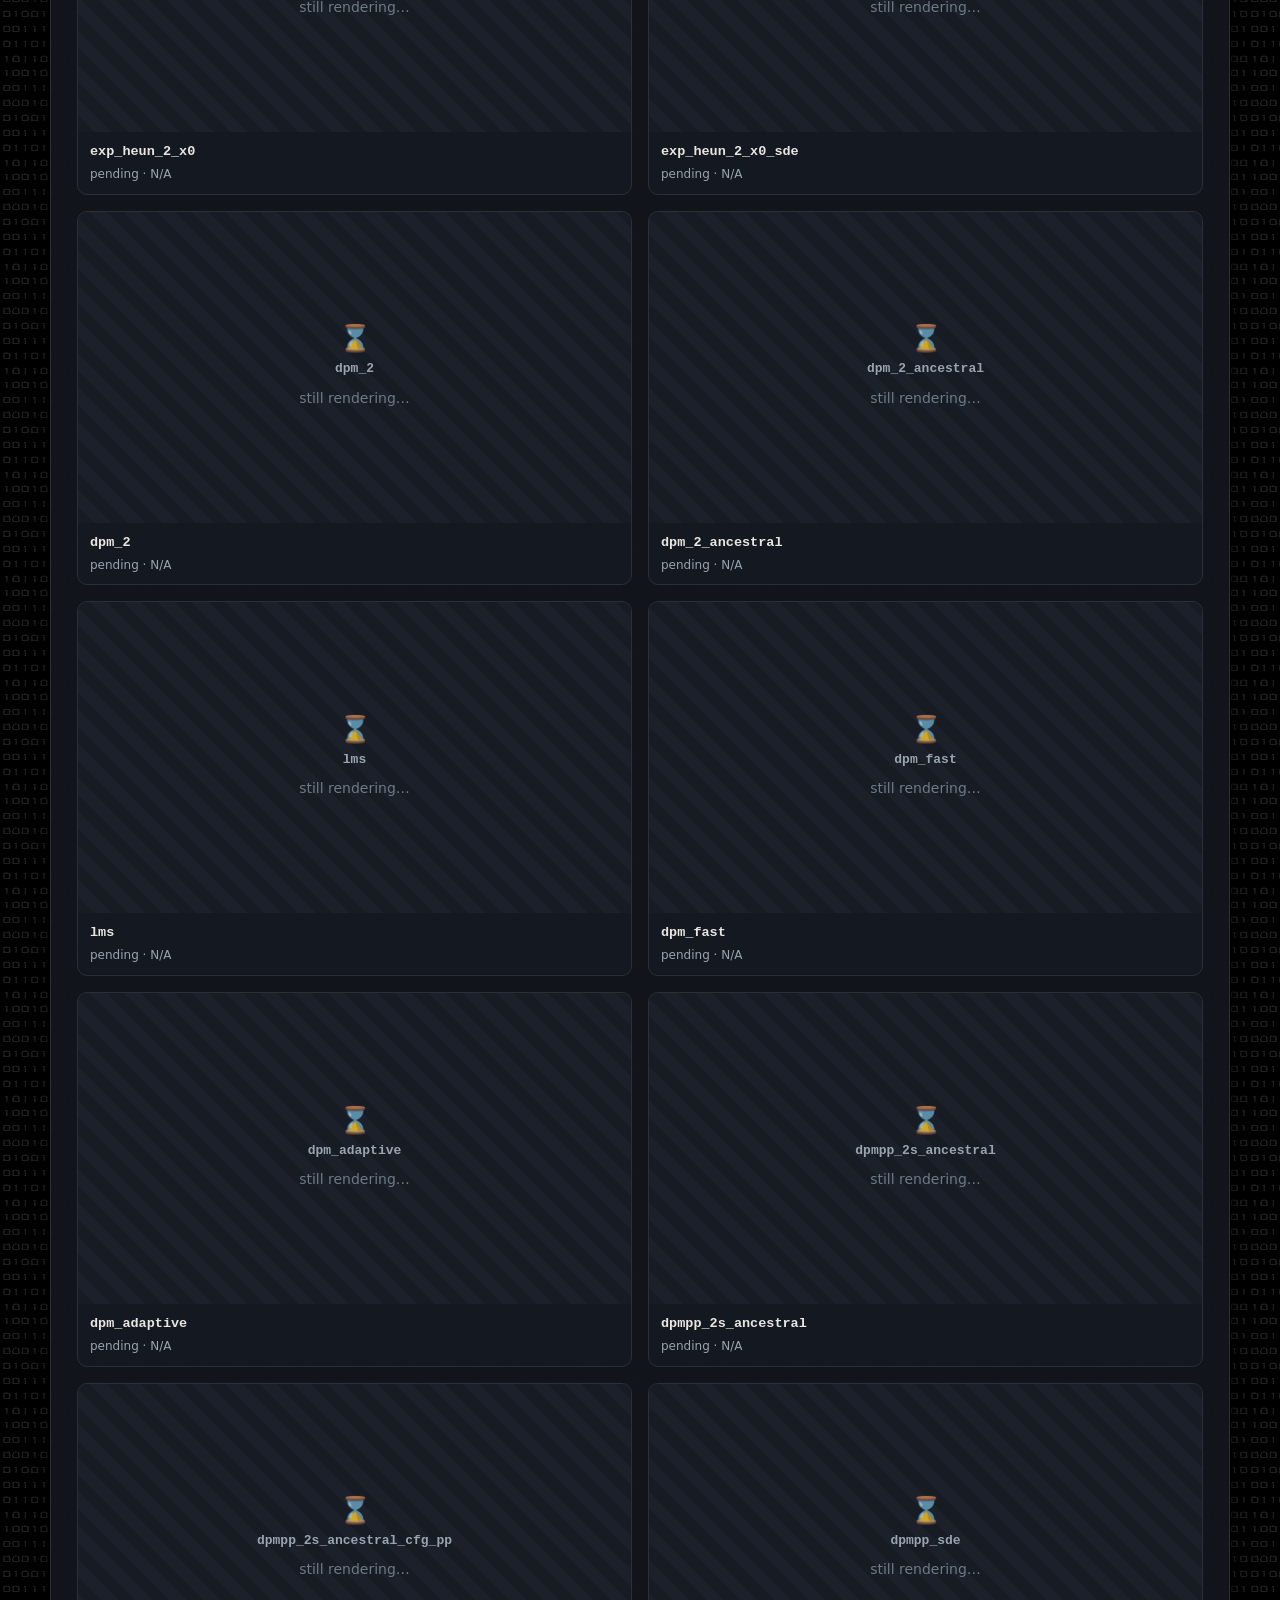
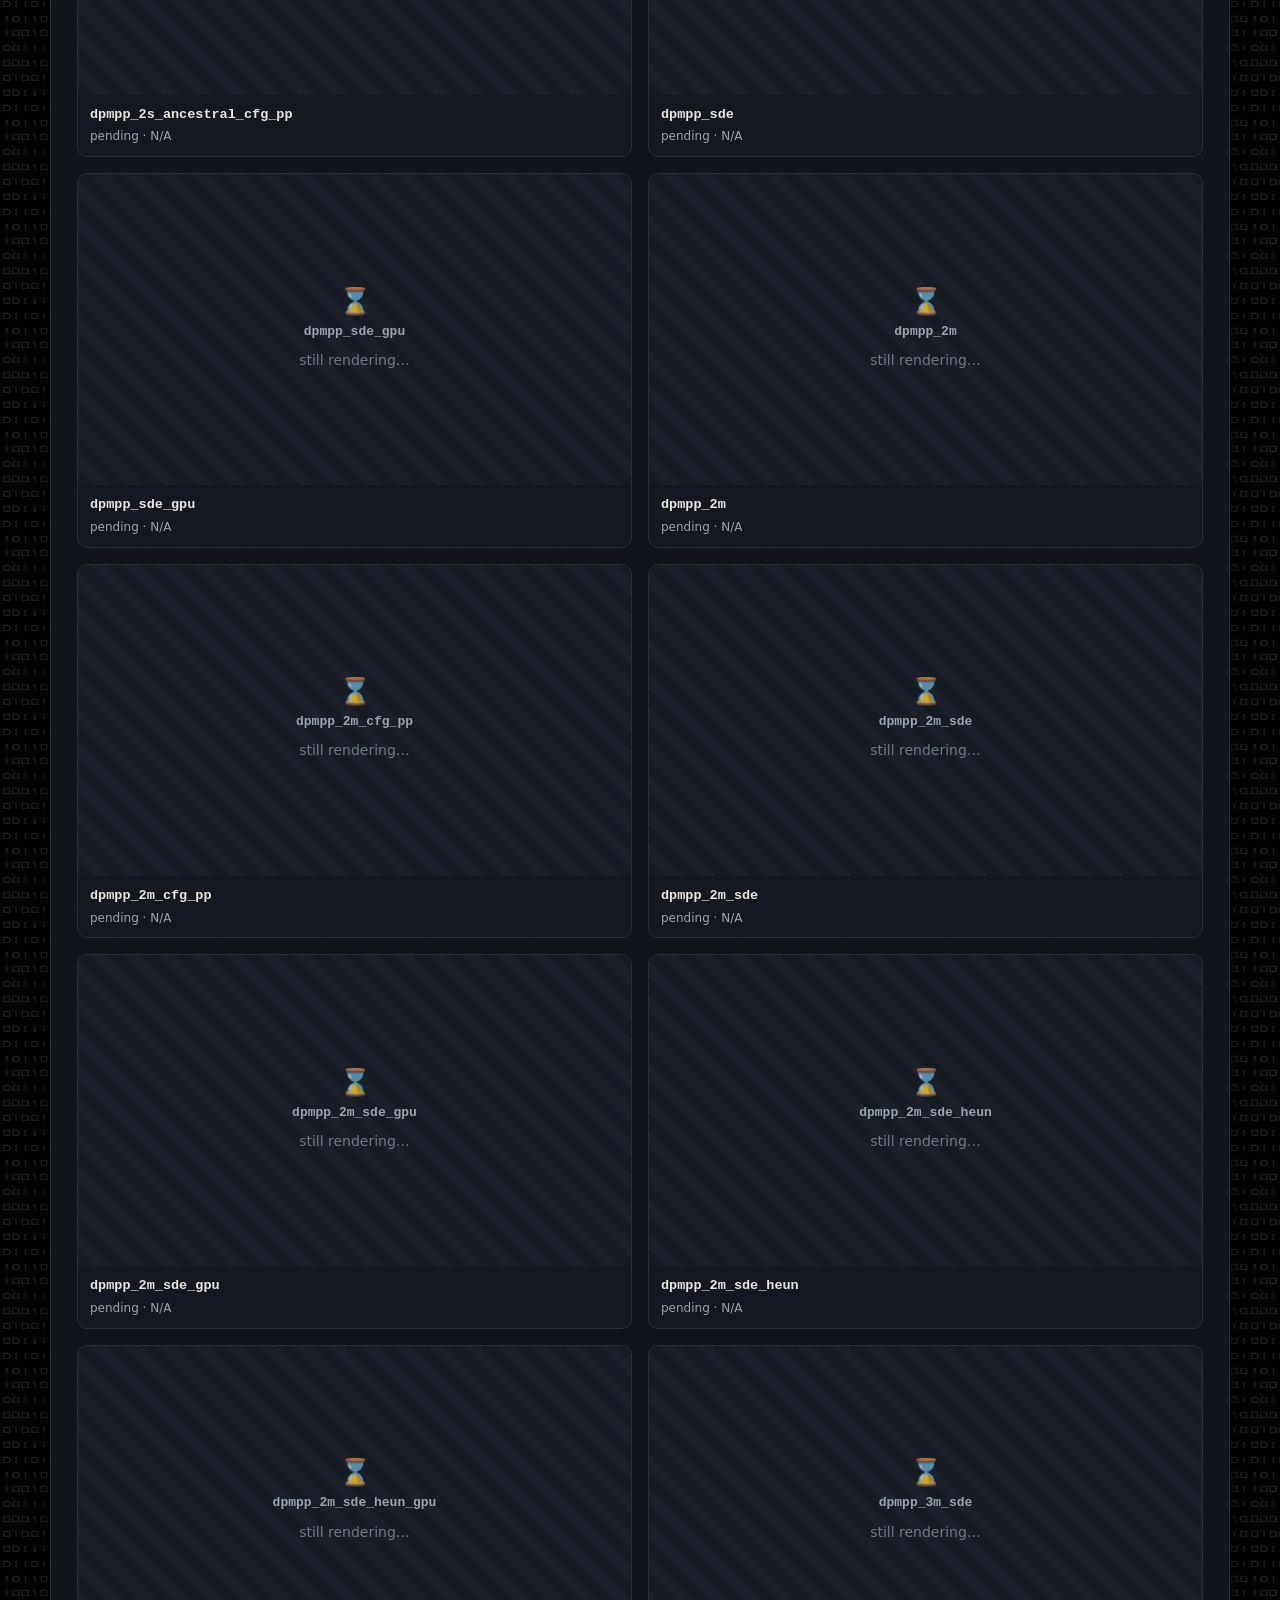
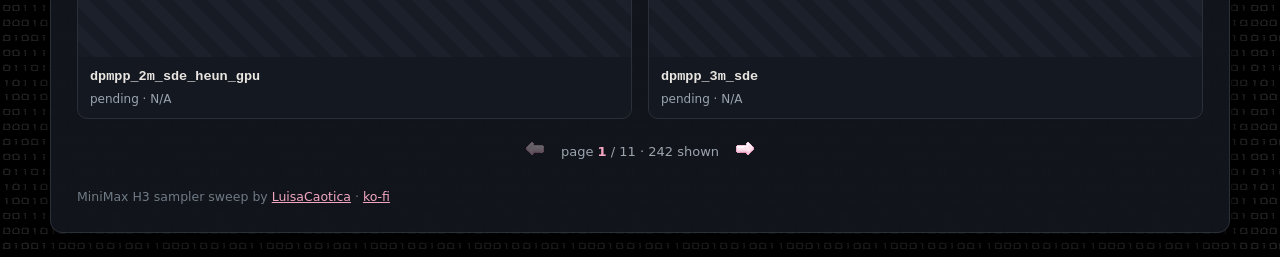
==== commit 64f312de: "Add render times and new euler/heun clips; default grid to 2-up sync_videos.py now parses Time_taken" ====
--- a/samplers.html
+++ b/samplers.html
@@ -14,7 +14,7 @@
 <div class="wrap">
 <nav class="crumbs"><a href="index.html">&larr; back to the project</a> &middot; <a href="ab.html">A/B slider</a></nav>
 <h1>All samplers <span class="hl" id="total"></span></h1>
-<p class="sub">One clip per sampler &mdash; same seed, same weights, same everything. Click a video to play / pause. Samplers still rendering show a placeholder and appear here automatically the moment a clip lands in <code>videos/</code>.</p>
+<p class="sub">One clip per sampler &mdash; same seed, same weights, same everything. Click a video to play / pause. Render time is shown when logged; samplers without a log read <code>N/A</code>. Samplers still rendering show a placeholder and appear here automatically the moment a clip lands in <code>videos/</code>.</p>
 
 <div class="toolbar">
   <input type="search" id="q" placeholder="filter samplers&hellip;" autocomplete="off">
@@ -54,13 +54,15 @@
 
 function card(s) {
   const done = RENDERED.includes(s);
+  const t = TIMES[s];
+  const timeNote = t != null ? t + ' s' : 'N/A';
   if (done) {
     return '<div class="card done"><video src="videos/' + scene.id + '--' + s + '.mp4" ' +
       'poster="posters/' + scene.id + '--' + s + '.jpg" preload="metadata" muted loop playsinline></video>' +
-      '<div class="meta"><b>' + s + '</b><div class="note">rendered</div></div></div>';
+      '<div class="meta"><b>' + s + '</b><div class="note">rendered &middot; ' + timeNote + '</div></div></div>';
   }
   return '<div class="card"><div class="pending"><span class="clock">&#8987;</span><b>' + s + '</b>' +
-    '<span>still rendering&hellip;</span></div><div class="meta"><b>' + s + '</b><div class="note">pending</div></div></div>';
+    '<span>still rendering&hellip;</span></div><div class="meta"><b>' + s + '</b><div class="note">pending &middot; ' + timeNote + '</div></div></div>';
 }
 
 function render() {
@@ -86,8 +88,8 @@
 $('q').addEventListener('input', e => { q = e.target.value.trim().toLowerCase(); page = 1; render(); });
 $('onlyRendered').addEventListener('change', e => { only = e.target.checked; page = 1; render(); });
 
-// card size: default 1-up (biggest), remember choice
-let cols = +(localStorage.getItem('sg-cols') || 1);
+// card size: default 2-up (two videos per row), remember choice
+let cols = +(localStorage.getItem('sg-cols') || 2);
 function setCols(n) {
   cols = n;
   localStorage.setItem('sg-cols', n);
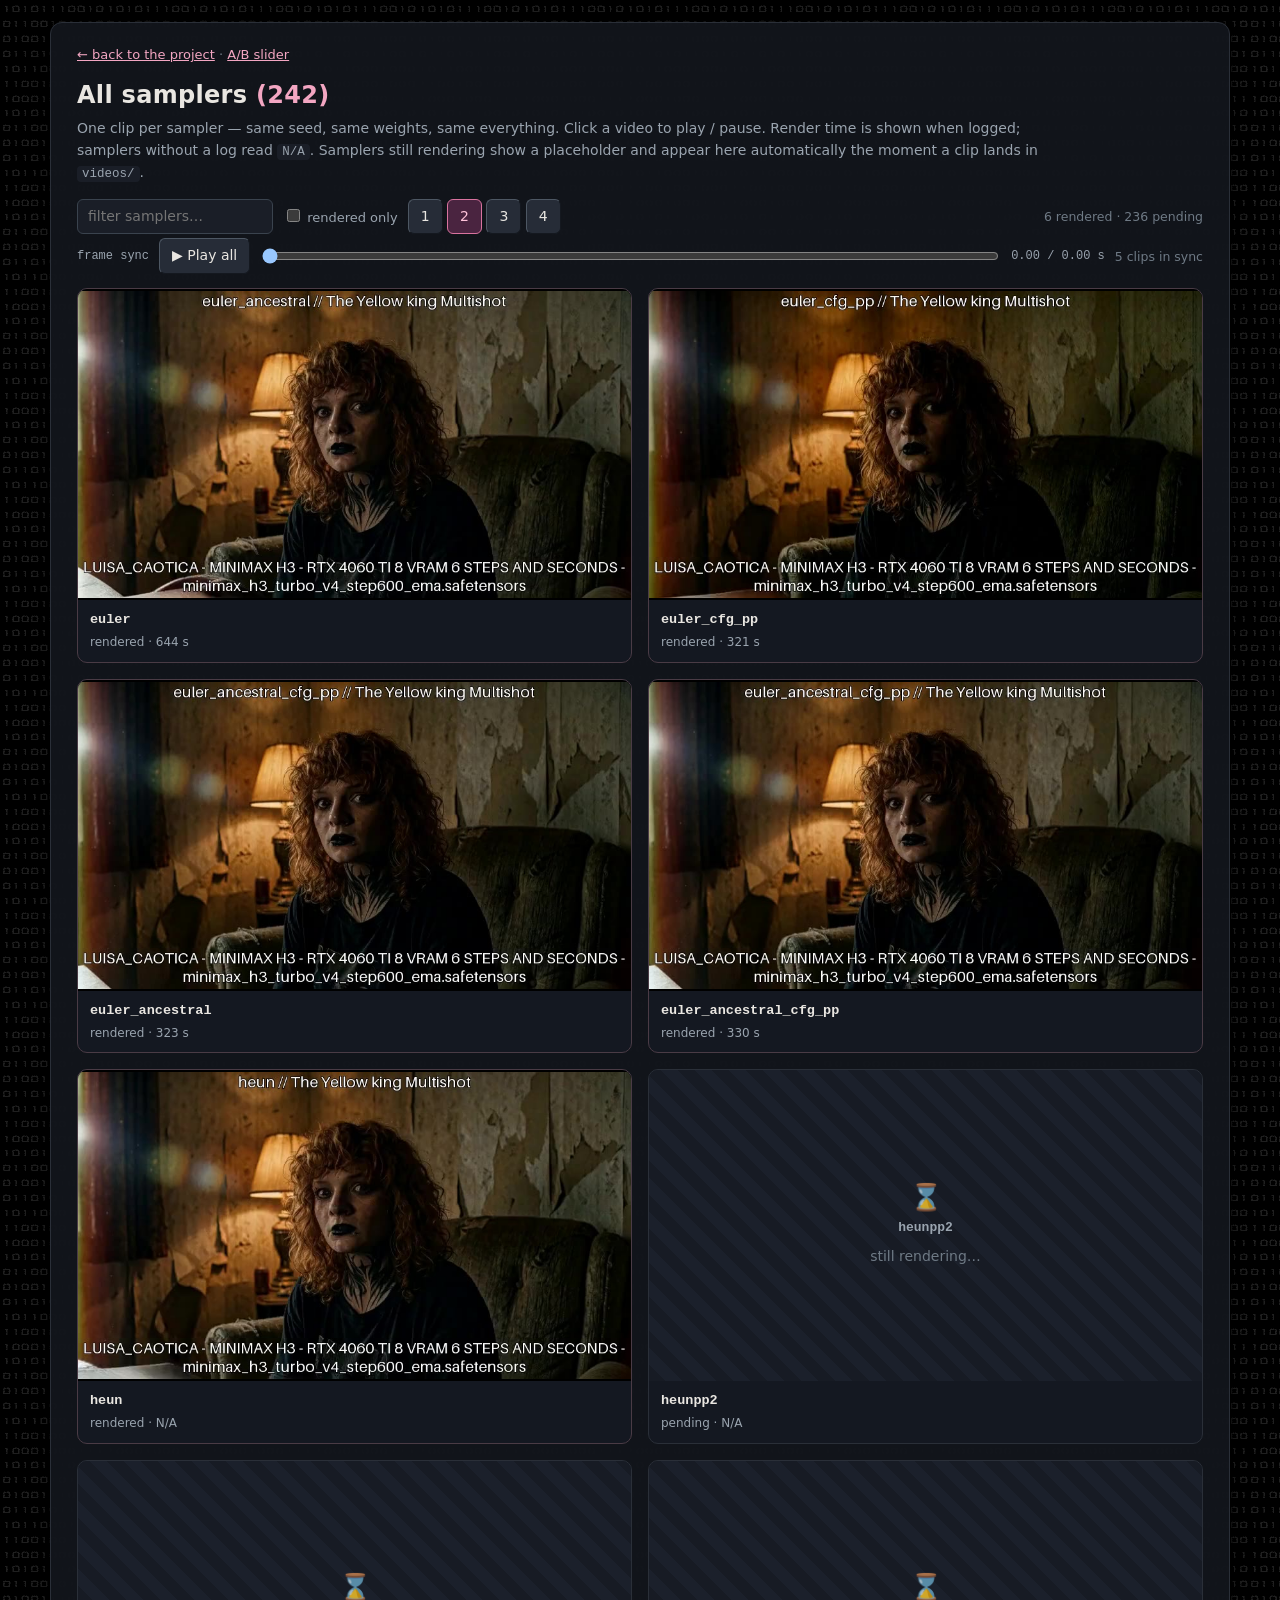
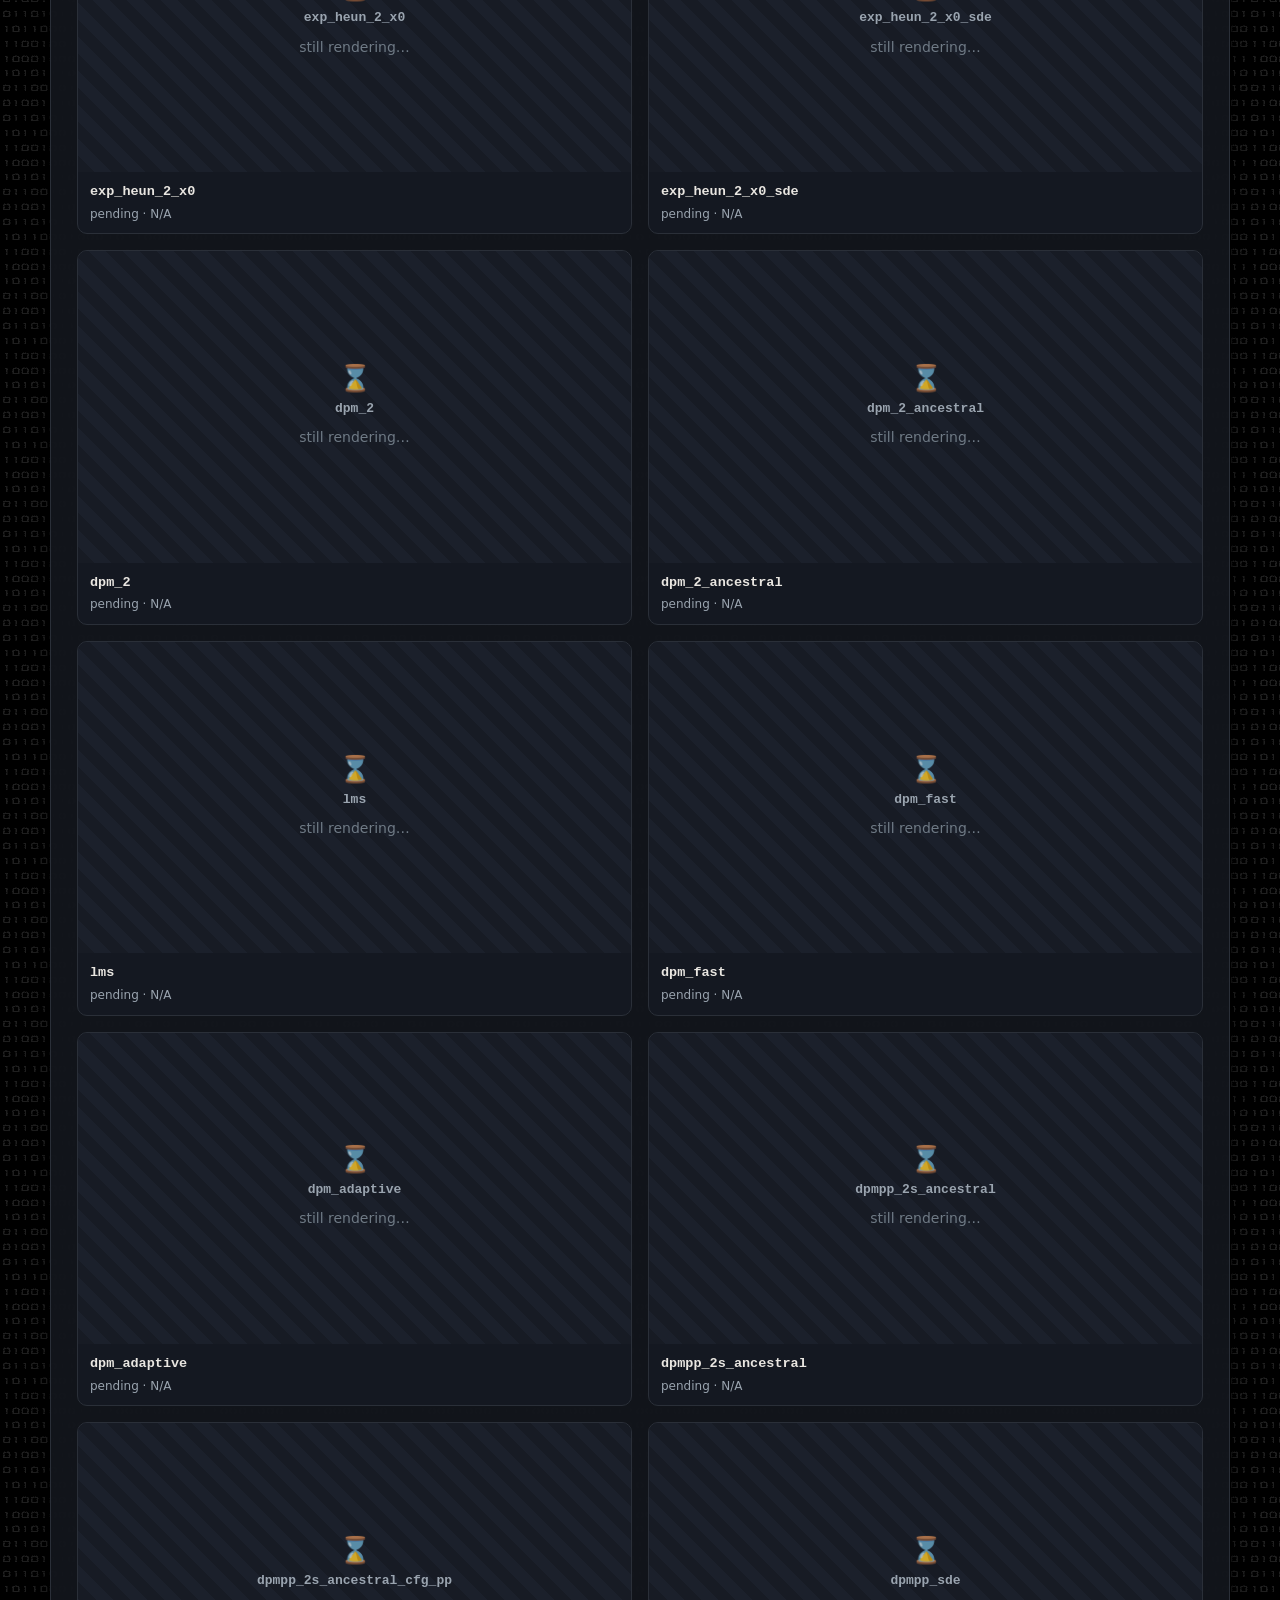
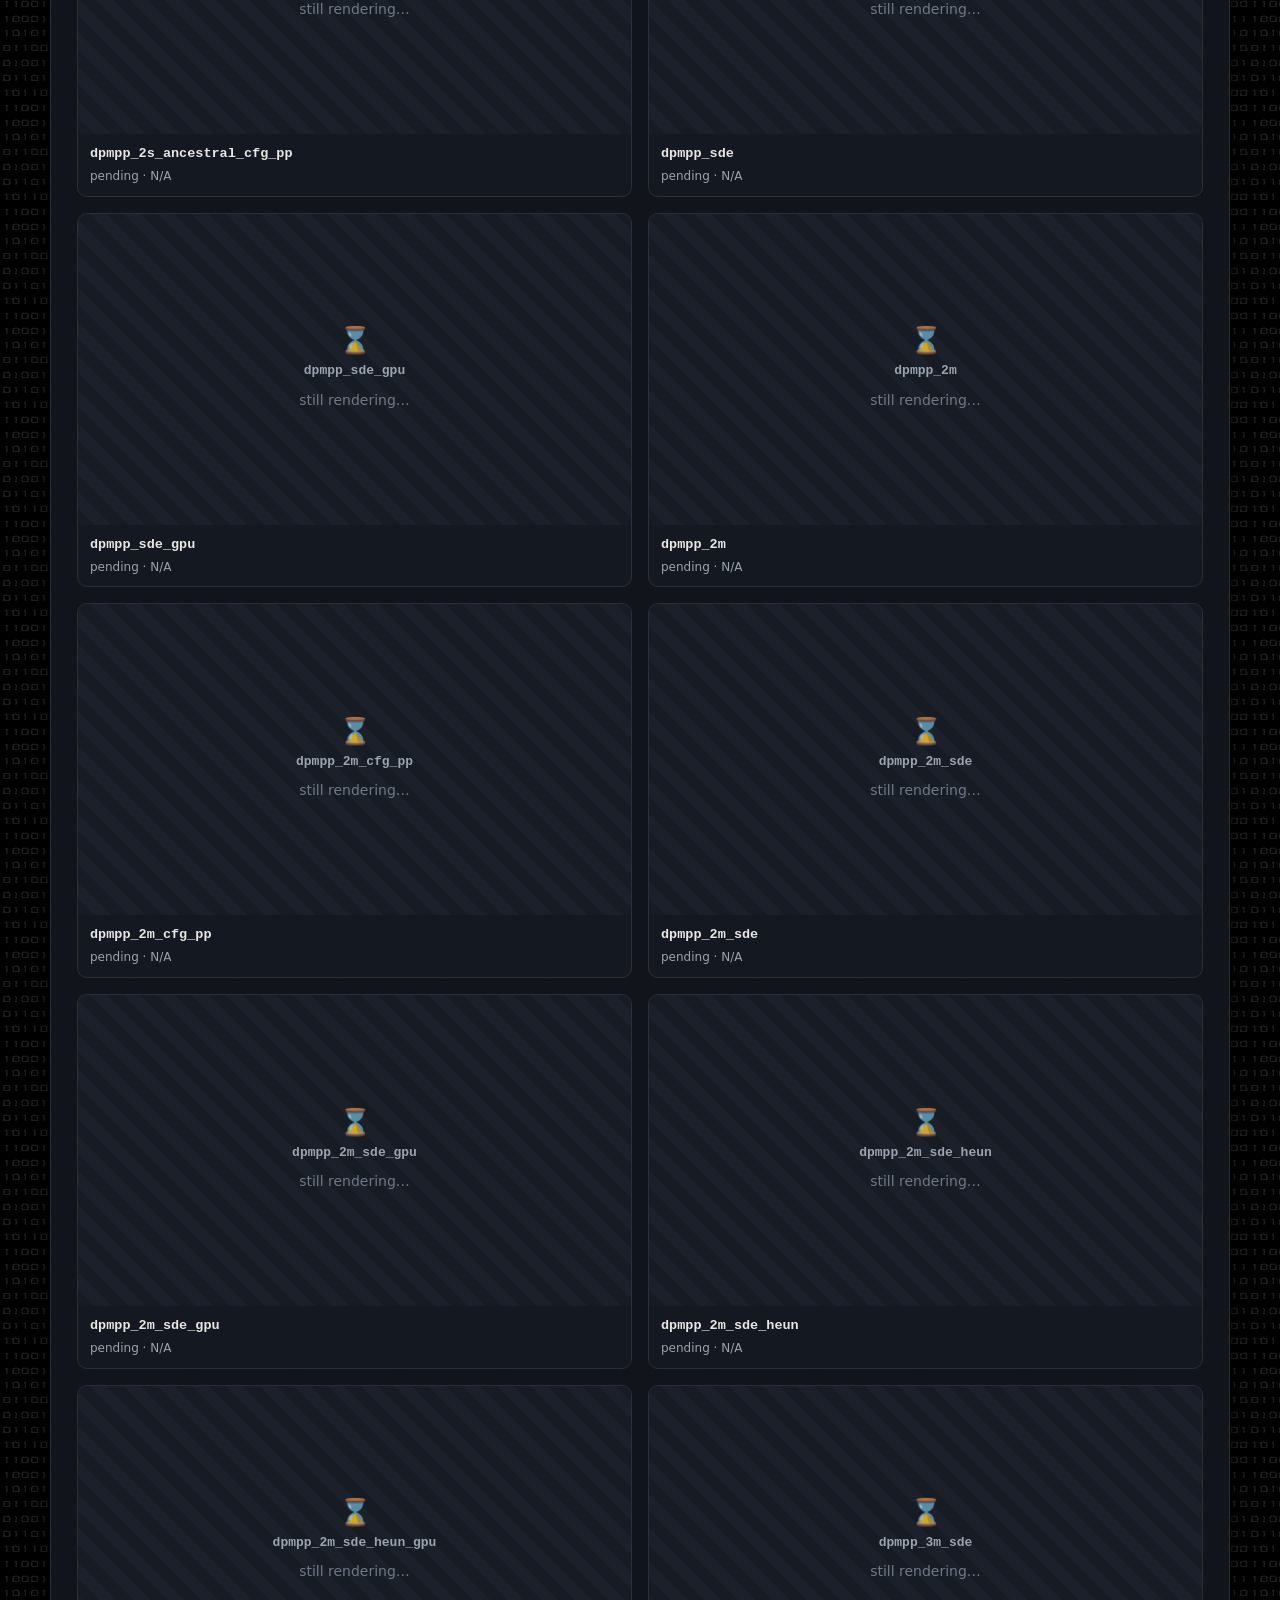
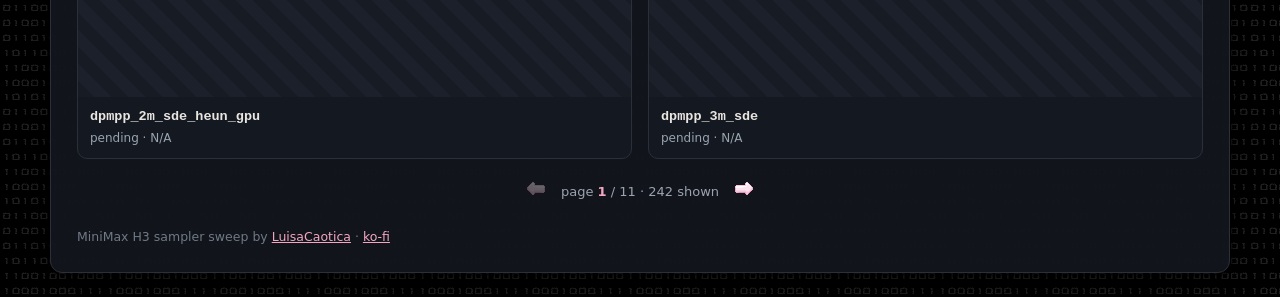
==== commit c0cfe9bd: "Add global frame-sync scrubber to the sampler grid A "frame sync" bar plays all visible clips togeth" ====
--- a/samplers.html
+++ b/samplers.html
@@ -27,6 +27,14 @@
   </span>
   <span class="spacer"></span>
   <span class="count" id="count"></span>
+</div>
+
+<div class="bar" id="syncbar" style="max-width:none">
+  <span class="mono" style="min-width:0">frame&nbsp;sync</span>
+  <button id="playAll" title="play / pause every visible video in sync (muted)">&#9654; Play all</button>
+  <input type="range" id="frame" min="0" max="1000" value="0" step="1" title="scrub every visible video to the same frame">
+  <span class="mono" id="ftime">0.00 / 0.00 s</span>
+  <span class="count" id="syncnote" style="margin-left:auto"></span>
 </div>
 
 <div class="grid" id="grid"></div>
@@ -78,12 +86,52 @@
     '<button class="nav" id="pg-next" ' + (page >= pages ? 'disabled' : '') + '><img src="gfx/navigation_next_button.gif" alt="next page"></button>';
   $('pg-prev').addEventListener('click', () => { if (page > 1) { page--; render(); } });
   $('pg-next').addEventListener('click', () => { if (page < pages) { page++; render(); } });
-  // click to play / pause
-  document.querySelectorAll('#grid video').forEach(v => v.addEventListener('click', () => {
-    v.muted = false;
-    v.paused ? v.play() : v.pause();
-  }));
+  // click to play / pause (and unmute just that one, so you can hear a single sampler)
+  document.querySelectorAll('#grid video').forEach(v => {
+    v.addEventListener('click', () => { v.muted = false; v.paused ? v.play() : v.pause(); });
+    // frame sync: seek this video to the global position once its metadata loads
+    v.addEventListener('loadedmetadata', () => { if (gPct > 0) seekTo(v, gPct); });
+    // while playing, the slider follows the first visible clip
+    v.addEventListener('timeupdate', () => {
+      if (v === videos()[0] && !draggingFrame) {
+        $('frame').value = v.duration ? (v.currentTime / v.duration) * 1000 : 0;
+        syncTimeLabel();
+      }
+      if (allPlaying && v.ended && v === videos()[0]) { allPlaying = false; $('playAll').textContent = '\u25B6 Play all'; }
+    });
+  });
+  const vs = videos();
+  $('playAll').disabled = vs.length === 0;
+  $('frame').disabled = vs.length === 0;
+  $('syncnote').textContent = vs.length ? vs.length + ' clips in sync' : 'no clips on this page';
 }
+
+// --- frame sync: one slider scrubs every visible video ----------------------
+let gPct = 0, draggingFrame = false, allPlaying = false;
+const videos = () => [...document.querySelectorAll('#grid video')];
+
+function seekTo(v, pct) {
+  if (v.duration && isFinite(v.duration)) v.currentTime = (pct / 1000) * v.duration;
+}
+function syncTimeLabel() {
+  const v = videos()[0];
+  const t = v && v.duration ? v.currentTime : 0;
+  const d = v && v.duration ? v.duration : 0;
+  $('ftime').textContent = t.toFixed(2) + ' / ' + d.toFixed(2) + ' s';
+}
+$('frame').addEventListener('input', e => {
+  gPct = +e.target.value;
+  if (allPlaying) { allPlaying = false; $('playAll').textContent = '\u25B6 Play all'; videos().forEach(v => v.pause()); }
+  videos().forEach(v => seekTo(v, gPct));
+  syncTimeLabel();
+});
+$('frame').addEventListener('pointerdown', () => draggingFrame = true);
+['pointerup', 'pointercancel'].forEach(t => $('frame').addEventListener(t, () => draggingFrame = false));
+$('playAll').addEventListener('click', () => {
+  allPlaying = !allPlaying;
+  videos().forEach(v => { v.muted = true; allPlaying ? v.play() : v.pause(); });
+  $('playAll').textContent = allPlaying ? '\u275A\u275A Pause all' : '\u25B6 Play all';
+});
 
 $('q').addEventListener('input', e => { q = e.target.value.trim().toLowerCase(); page = 1; render(); });
 $('onlyRendered').addEventListener('change', e => { only = e.target.checked; page = 1; render(); });
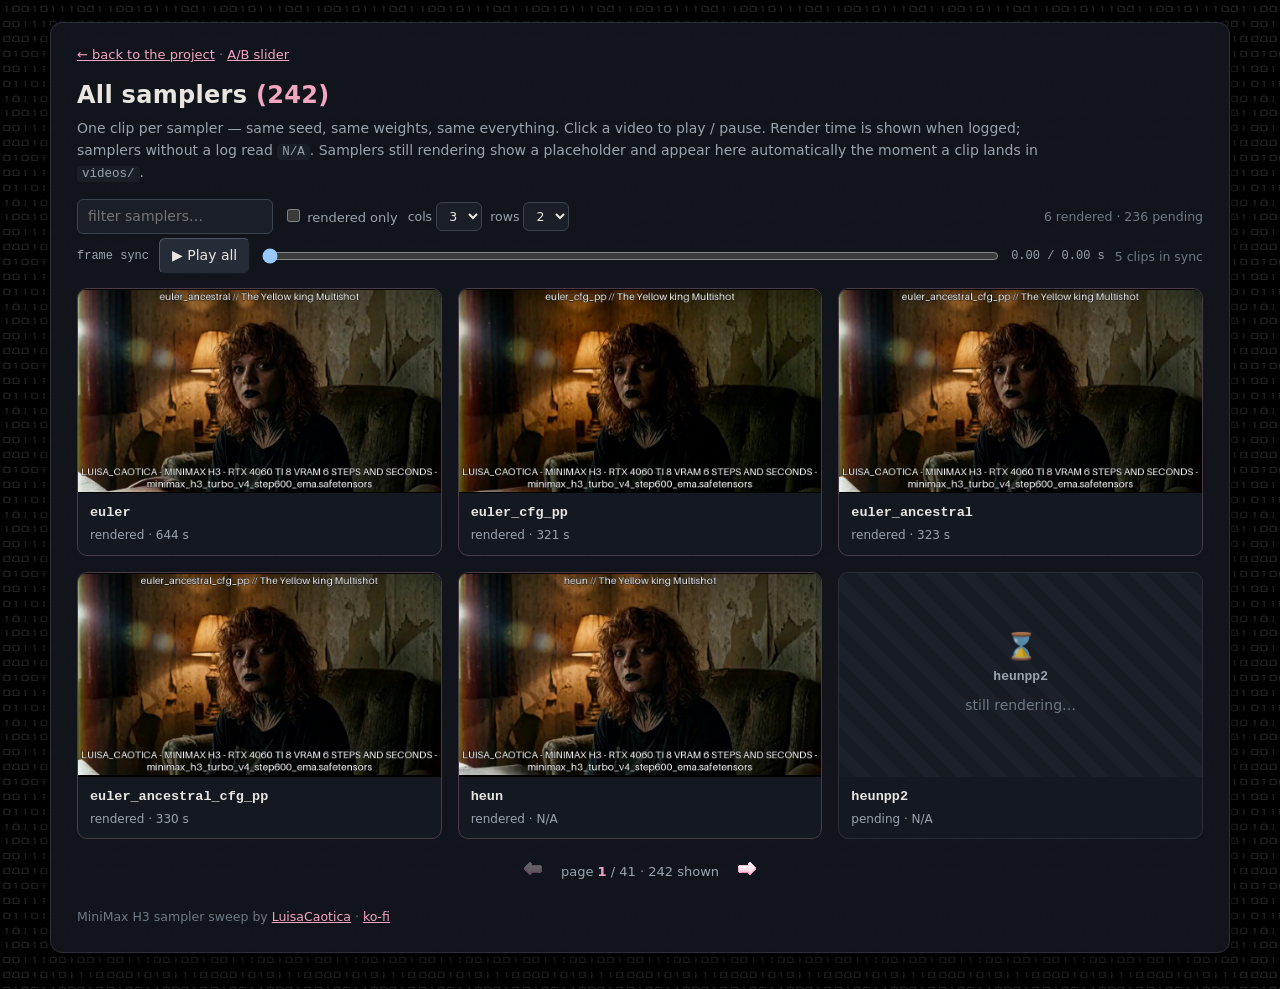
==== commit fb908d74: "Make the grid layout fully user-configurable (cols x rows) Replaces the fixed 1-4 column buttons wit" ====
--- a/samplers.html
+++ b/samplers.html
@@ -5,10 +5,12 @@
 <link rel="stylesheet" href="https://cdn.cursors-4u.net/cursors/animated/cute-ears-doll-girl-9aaba74d-32.css">
 <link rel="stylesheet" href="style.css">
 <style>
-  /* card size is user-controlled; default to big single-column so clips are actually visible */
-  .grid { grid-template-columns: repeat(var(--cols, 1), minmax(0, 1fr)); }
+  /* grid density is user-controlled: columns x rows (default 3 x 2) */
+  .grid { grid-template-columns: repeat(var(--cols, 3), minmax(0, 1fr)); }
   .grid video, .grid .thumb, .grid .pending { aspect-ratio: 16/9; width: 100%; }
-  .sizes button { min-width: 34px; }
+  .layout { display: inline-flex; align-items: center; gap: 8px; }
+  .layout label { display: inline-flex; align-items: center; gap: 4px; color: var(--muted); font-size: 12.5px; }
+  .layout select { padding: 5px 8px; }
 </style>
 </head><body>
 <div class="wrap">
@@ -19,11 +21,9 @@
 <div class="toolbar">
   <input type="search" id="q" placeholder="filter samplers&hellip;" autocomplete="off">
   <label style="color:var(--muted);font-size:13px"><input type="checkbox" id="onlyRendered"> rendered only</label>
-  <span class="sizes">
-    <button data-cols="1" title="one big column">1</button>
-    <button data-cols="2" title="two columns">2</button>
-    <button data-cols="3" title="three columns">3</button>
-    <button data-cols="4" title="four columns">4</button>
+  <span class="layout">
+    <label>cols <select id="colsSel"></select></label>
+    <label>rows <select id="rowsSel"></select></label>
   </span>
   <span class="spacer"></span>
   <span class="count" id="count"></span>
@@ -47,7 +47,7 @@
 <script src="data.js"></script>
 <script>
 const $ = id => document.getElementById(id);
-const PER = 24;
+let PER = 6;  // page size = cols x rows, set by the layout control
 const scene = SCENES[0];
 let q = '', only = false, page = 1;
 
@@ -136,17 +136,28 @@
 $('q').addEventListener('input', e => { q = e.target.value.trim().toLowerCase(); page = 1; render(); });
 $('onlyRendered').addEventListener('change', e => { only = e.target.checked; page = 1; render(); });
 
-// card size: default 2-up (two videos per row), remember choice
-let cols = +(localStorage.getItem('sg-cols') || 2);
-function setCols(n) {
-  cols = n;
-  localStorage.setItem('sg-cols', n);
-  document.querySelector('.grid').style.setProperty('--cols', n);
-  document.querySelectorAll('.sizes button').forEach(b => b.classList.toggle('on', +b.dataset.cols === n));
+// grid layout: user picks columns and rows; page size = cols x rows
+function fillSel(sel, n) {
+  sel.innerHTML = Array.from({ length: n }, (_, i) => '<option value="' + (i + 1) + '">' + (i + 1) + '</option>').join('');
 }
-document.querySelectorAll('.sizes button').forEach(b => b.addEventListener('click', () => setCols(+b.dataset.cols)));
-setCols(cols);
-
-render();
+fillSel($('colsSel'), 6);
+fillSel($('rowsSel'), 6);
+let cols = +(localStorage.getItem('sg-cols') || 3);
+let rows = +(localStorage.getItem('sg-rows') || 2);
+$('colsSel').value = cols;
+$('rowsSel').value = rows;
+function applyLayout() {
+  cols = +$('colsSel').value;
+  rows = +$('rowsSel').value;
+  PER = cols * rows;
+  localStorage.setItem('sg-cols', cols);
+  localStorage.setItem('sg-rows', rows);
+  document.querySelector('.grid').style.setProperty('--cols', cols);
+  page = 1;
+  render();
+}
+$('colsSel').addEventListener('change', applyLayout);
+$('rowsSel').addEventListener('change', applyLayout);
+applyLayout();
 </script>
 </body></html>
